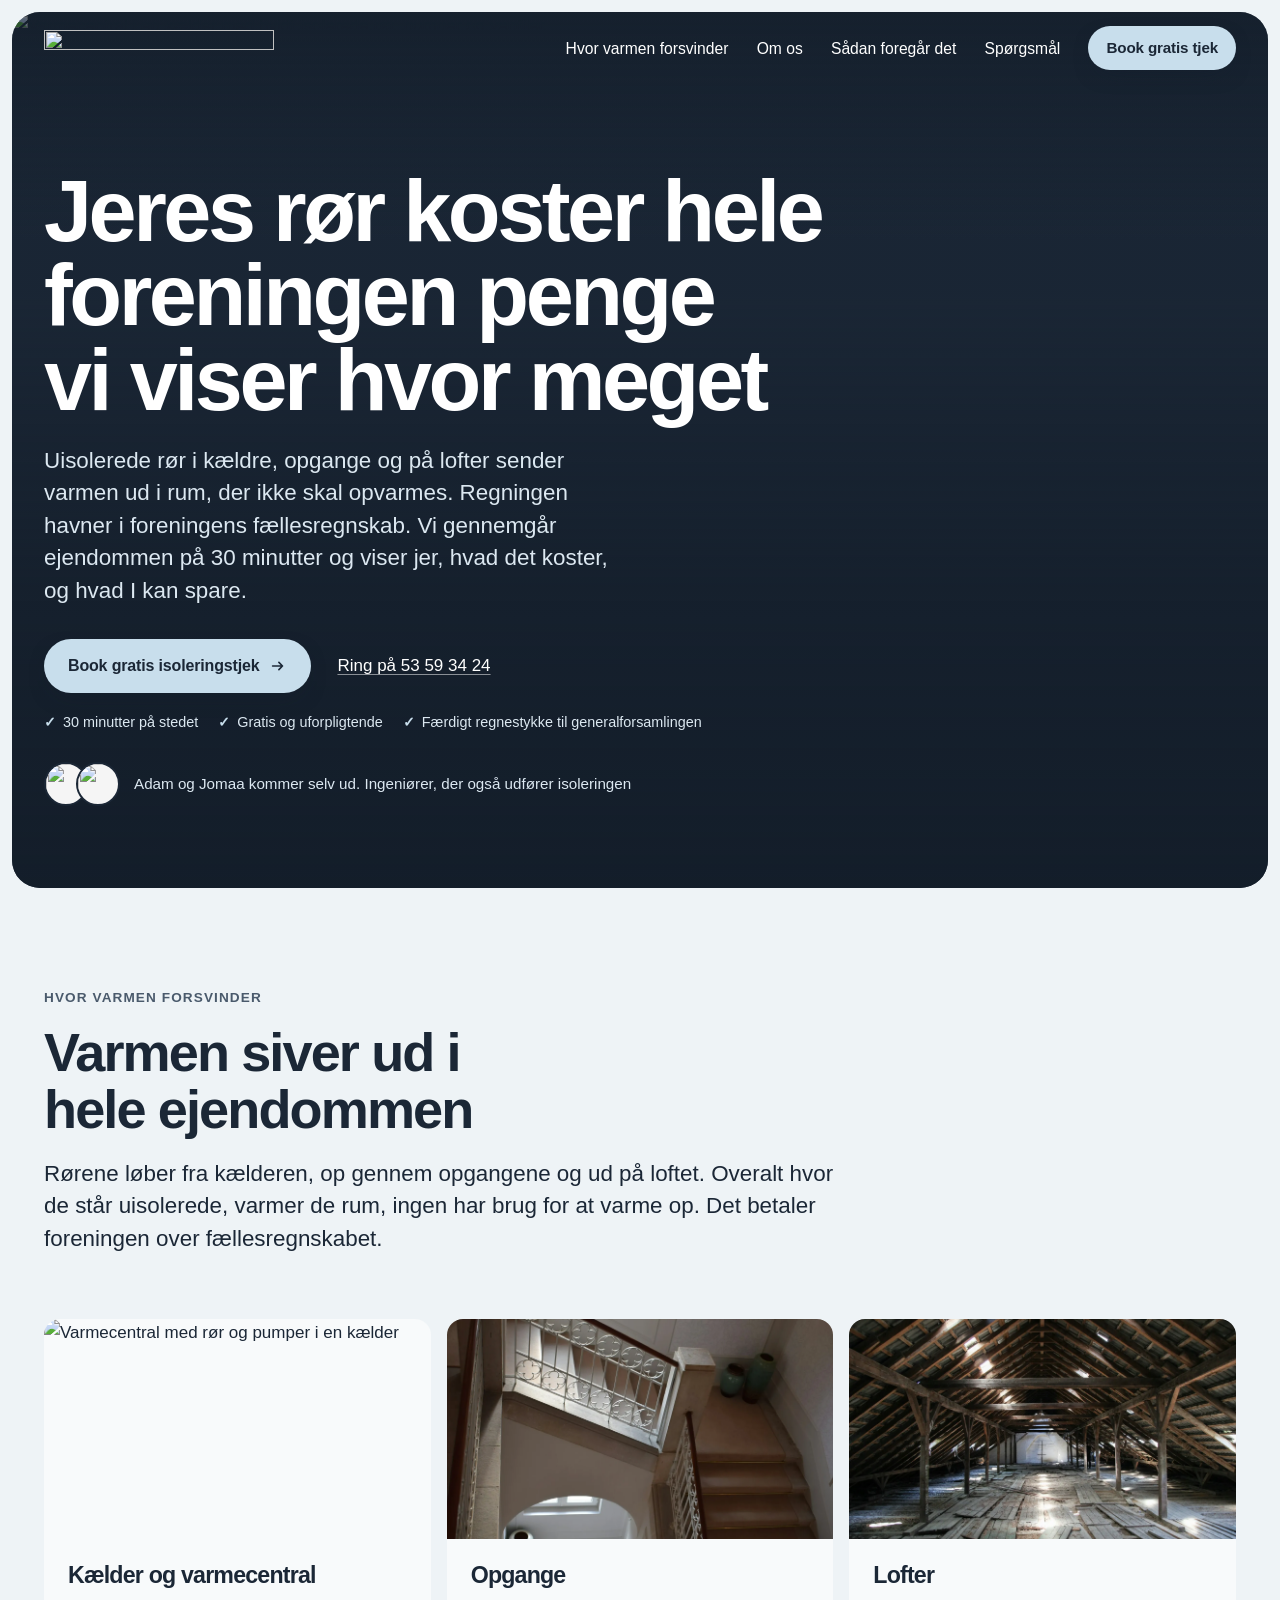
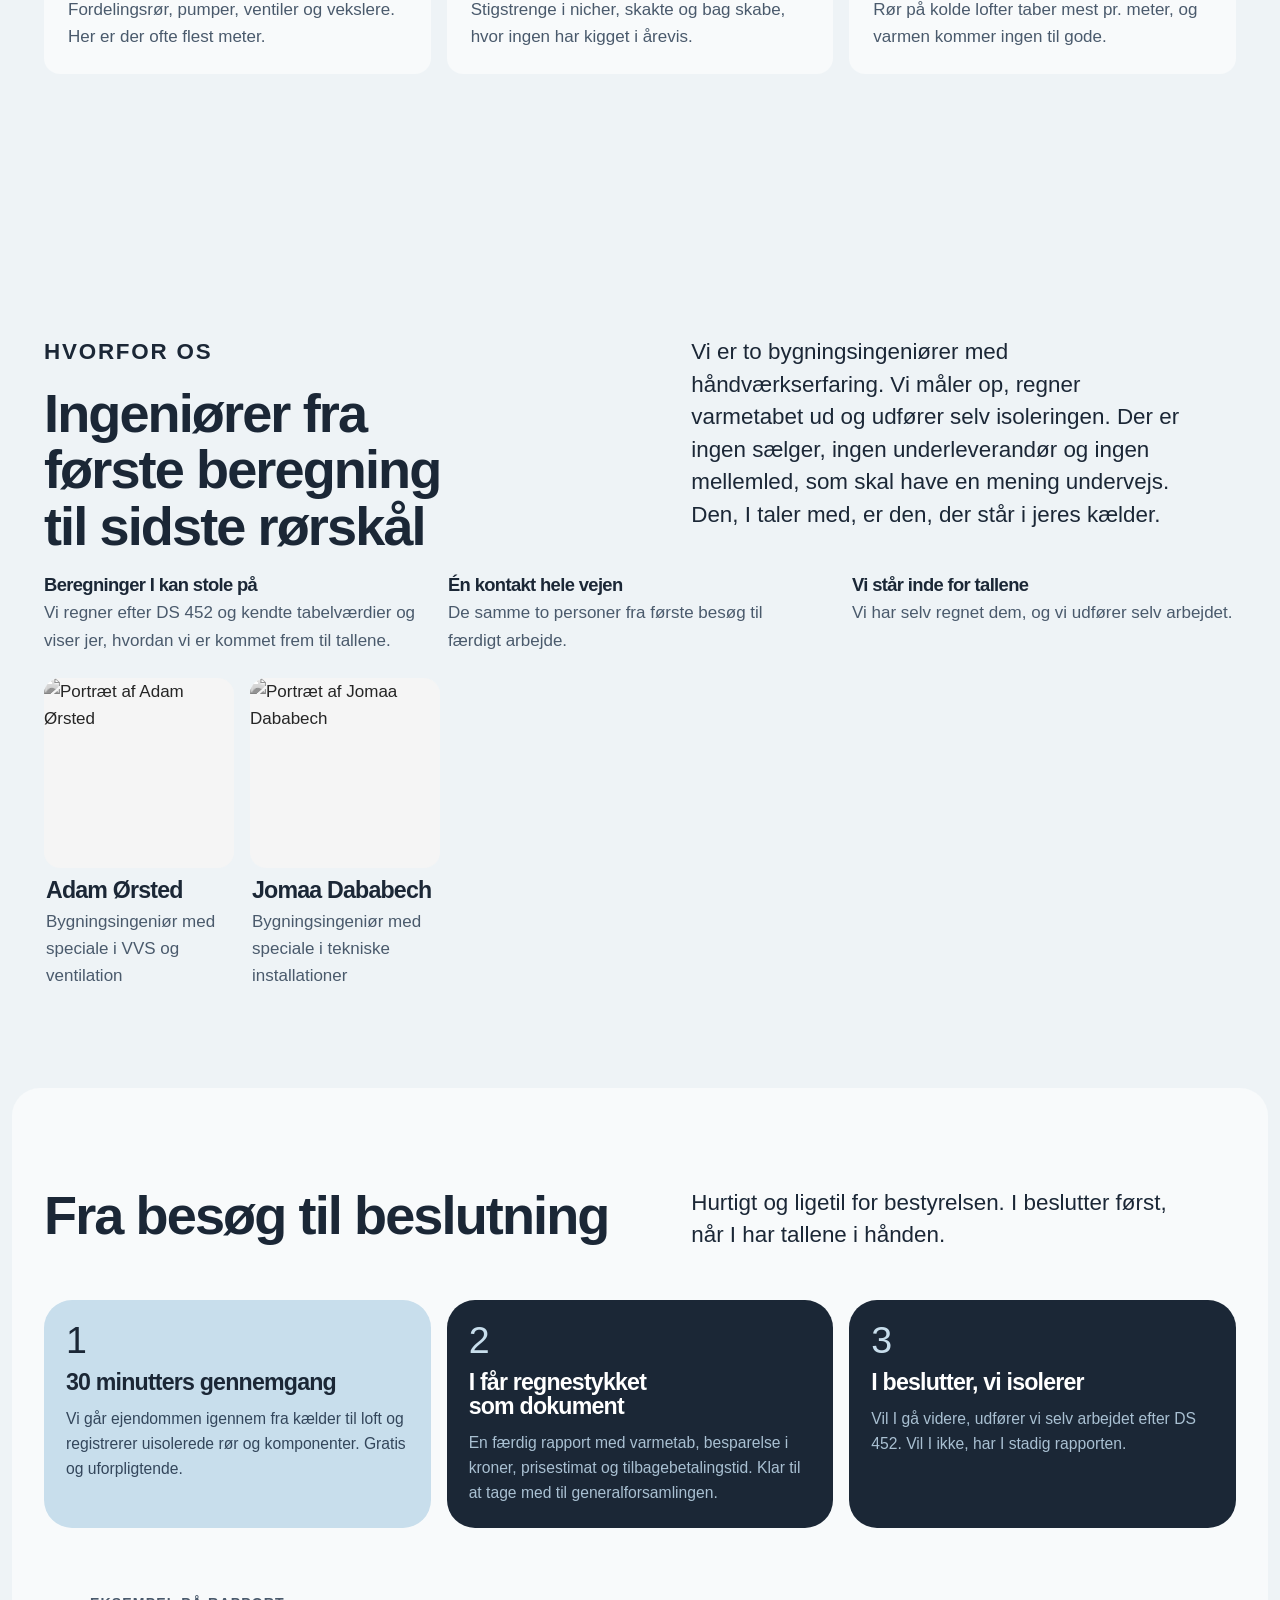
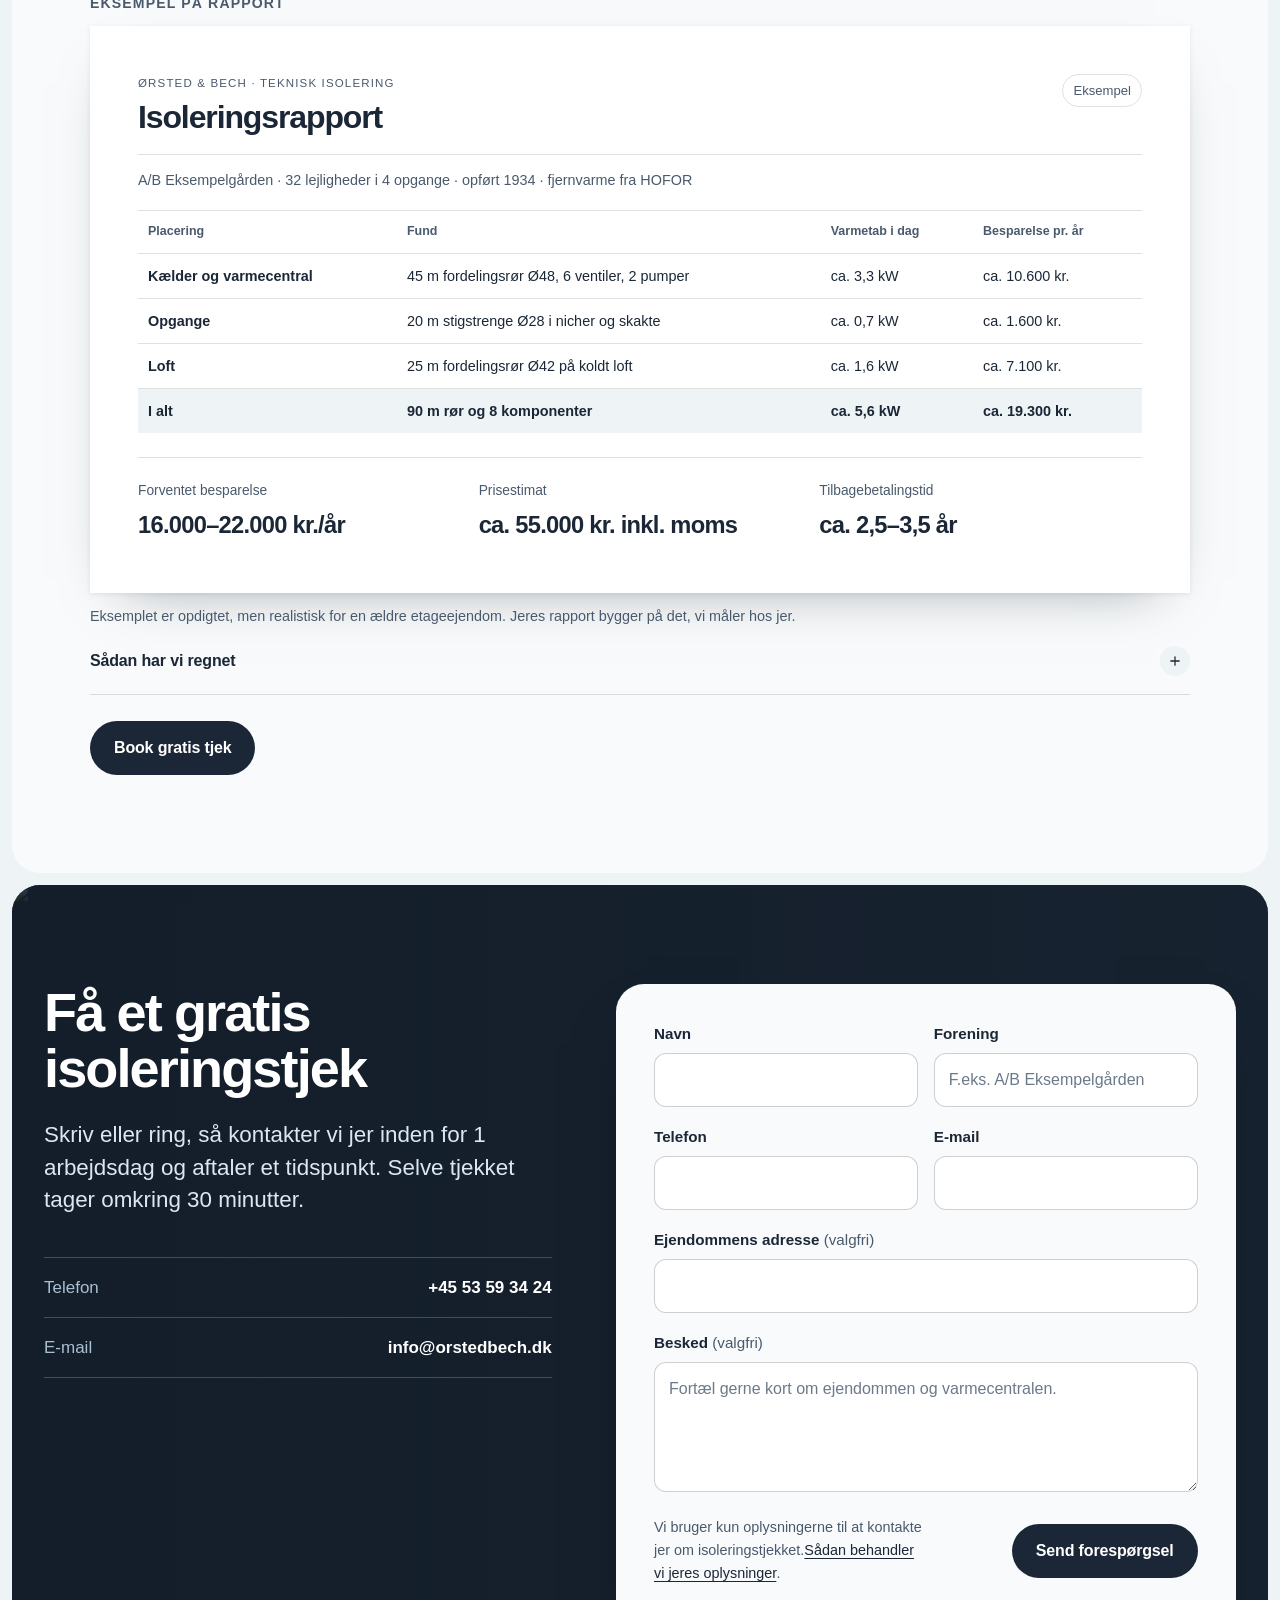
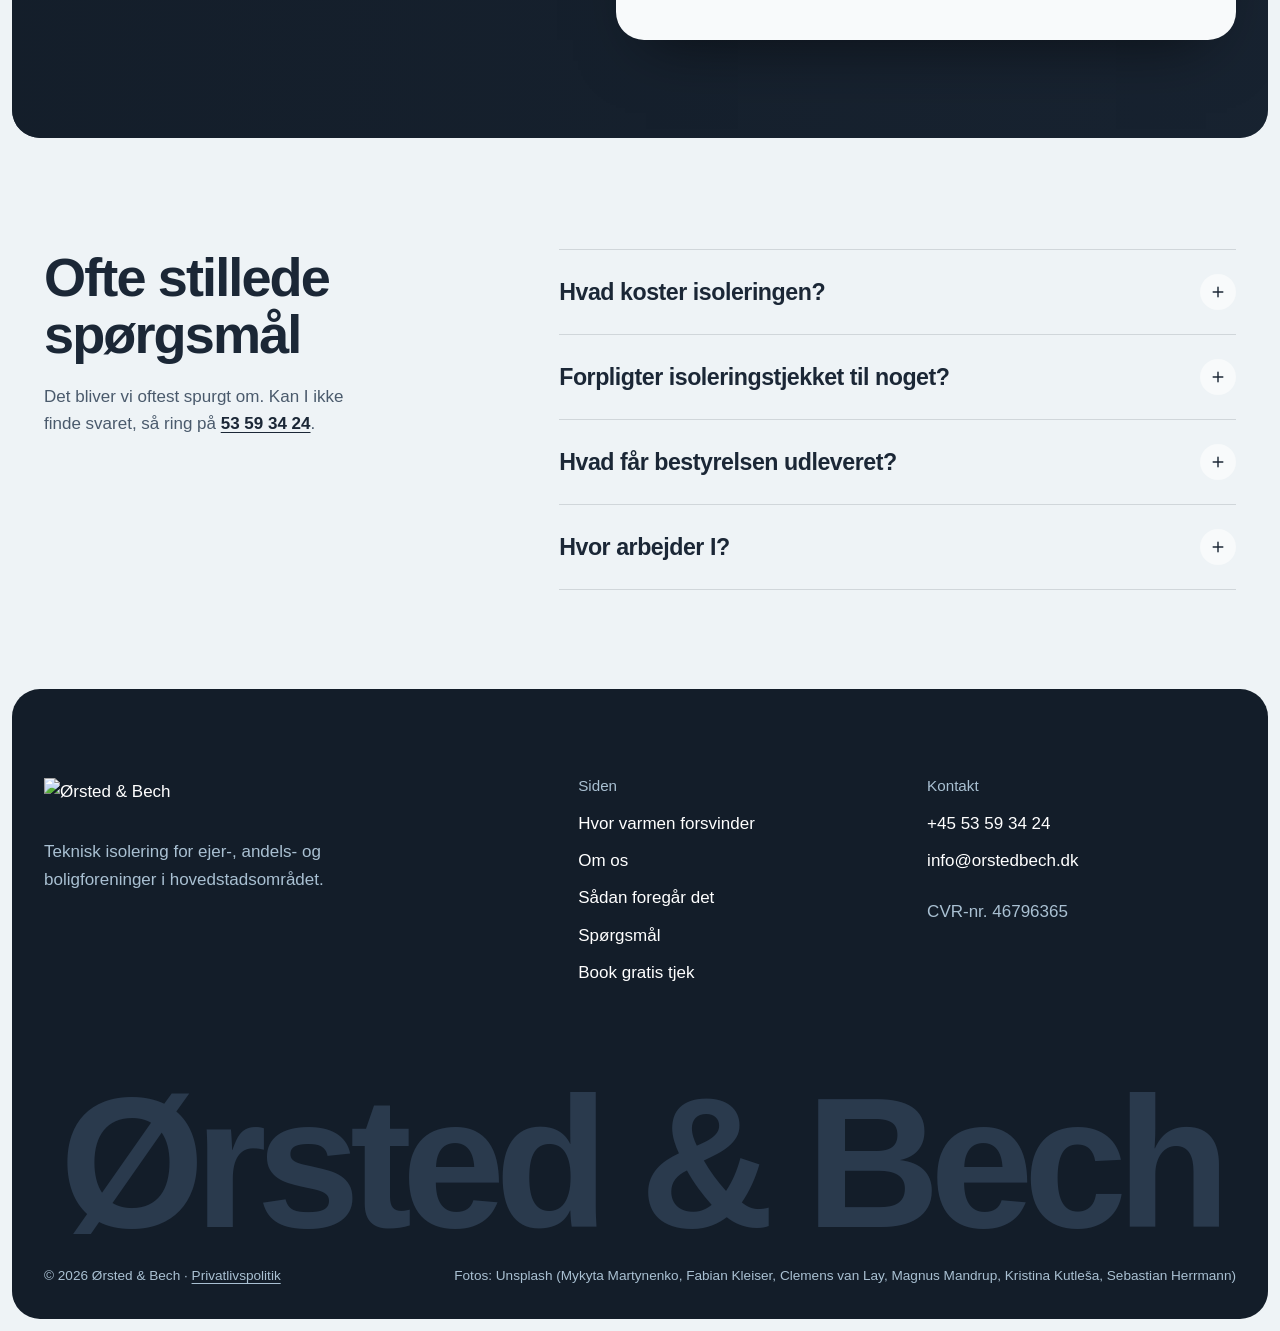
==== index.html @ 4176950e "Ny forside: fokus på hele ejendommen, ingeniørvinkel og rapport til generalforsamlingen Strammere on" ====
<!doctype html>
<html lang="da">
<head>
  <meta charset="utf-8">
  <meta name="viewport" content="width=device-width, initial-scale=1, viewport-fit=cover">
  <title>Ørsted & Bech · Teknisk isolering for foreninger i hovedstadsområdet</title>
  <meta name="description" content="Vi finder varmetab i kældre, opgange og på lofter. Få et gratis 30-minutters tjek og en rapport med besparelse, pris og tilbagebetalingstid.">
  <meta name="theme-color" content="#1B2736">
  <meta property="og:title" content="Ørsted & Bech · Se besparelsen, før I beslutter jer">
  <meta property="og:description" content="Gratis 30-minutters tjek af rør i kældre, opgange og lofter. Få en rapport med varmetab, besparelse, prisestimat og tilbagebetalingstid.">
  <meta name="twitter:description" content="Gratis 30-minutters tjek af rør i kældre, opgange og lofter. Få en rapport med varmetab, besparelse og prisestimat.">
  <meta property="og:type" content="website">
  <meta property="og:url" content="https://orstedbech.dk/">
  <meta property="og:image" content="https://orstedbech.dk/assets/img/og-billede.jpg">
  <meta property="og:image:width" content="1200">
  <meta property="og:image:height" content="630">
  <meta property="og:locale" content="da_DK">
  <link rel="canonical" href="https://orstedbech.dk/">
  <link rel="icon" type="image/png" href="assets/img/favicon.png">
  <link rel="preload" href="assets/fonts/schibsted-grotesk-latin.woff2" as="font" type="font/woff2" crossorigin>
  <link rel="stylesheet" href="assets/css/styles.css?v=20261031a">
  <script type="application/ld+json">
  {
    "@context": "https://schema.org",
    "@type": "LocalBusiness",
    "name": "Ørsted & Bech",
    "description": "Gratis 30-minutters tjek af rør i kældre, opgange og lofter med en rapport over varmetab, besparelse og prisestimat.",
    "telephone": "+45 53 59 34 24",
    "email": "info@orstedbech.dk",
    "url": "https://orstedbech.dk/",
    "areaServed": "Hovedstadsområdet",
    "slogan": "Se besparelsen, før I beslutter jer."
  }
  </script>
</head>
<body>
  <a class="skip" href="#indhold">Spring til indhold</a>

  <header class="site-header" data-header>
    <div class="site-header__inner">
      <a class="brand" href="#top" aria-label="Ørsted & Bech, til toppen">
        <img class="brand__light" src="assets/img/logo-lockup-hvid.png" alt="" width="757" height="120">
        <img class="brand__dark" src="assets/img/logo-lockup-navy.png" alt="" width="757" height="120">
      </a>
      <button class="menu-toggle" type="button" aria-expanded="false" aria-controls="hovedmenu" data-menu-toggle>
        <span class="menu-toggle__label">Menu</span>
        <svg viewBox="0 0 24 24" width="22" height="22" aria-hidden="true"><path d="M3 7h18M3 12h18M3 17h18" fill="none" stroke="currentColor" stroke-width="1.8" stroke-linecap="round"/></svg>
      </button>
      <nav class="nav" id="hovedmenu" aria-label="Hovedmenu" data-menu>
        <a href="#hvorfor">Hvor varmen forsvinder</a>
        <a href="#om-os">Om os</a>
        <a href="#saadan">Sådan foregår det</a>
        <a href="#spoergsmaal">Spørgsmål</a>
        <a class="btn btn--ice btn--sm" href="#book">Book gratis tjek</a>
      </nav>
    </div>
  </header>

  <main id="indhold">
    <!-- Hero -->
    <section class="hero" id="top">
      <div class="hero__frame">
        <img class="hero__img" src="assets/img/varmecentral.webp" alt="Varmecentral i en kælder med hvidt isolerede rør, pumper og ventiler" width="1672" height="941" fetchpriority="high">
        <div class="hero__scrim" aria-hidden="true"></div>
        <div class="hero__content">
          <h1 class="hero__title">Jeres rør koster hele foreningen&nbsp;penge<br> vi viser hvor&nbsp;meget</h1>
          <p class="hero__lead">Uisolerede rør i kældre, opgange og på lofter sender varmen ud i rum, der ikke skal opvarmes. Regningen havner i foreningens fællesregnskab. Vi gennemgår ejendommen på 30 minutter og viser jer, hvad det koster, og hvad I kan spare.</p>
          <div class="hero__actions">
            <a class="btn btn--ice" href="#book">Book gratis isoleringstjek
              <svg viewBox="0 0 20 20" width="18" height="18" aria-hidden="true"><path d="M4 10h11m-4-4 4 4-4 4" fill="none" stroke="currentColor" stroke-width="1.8" stroke-linecap="round" stroke-linejoin="round"/></svg>
            </a>
            <a class="link-light" href="tel:+4553593424">Ring på 53 59 34 24</a>
          </div>
          <ul class="hero__facts" aria-label="Det får I">
            <li>30 minutter på stedet</li>
            <li>Gratis og uforpligtende</li>
            <li>Færdigt regnestykke til generalforsamlingen</li>
          </ul>
          <a class="hero__people" href="#om-os">
            <span class="hero__faces" aria-hidden="true">
              <img src="assets/img/adam-lille.webp" alt="" width="96" height="96">
              <img src="assets/img/jomaa-lille.webp" alt="" width="96" height="96">
            </span>
            <span>Adam og Jomaa kommer selv ud. Ingeniører, der også udfører isoleringen</span>
          </a>
        </div>
      </div>
    </section>

    <section class="section problem" id="hvorfor">
      <div class="container">
        <div class="problem__text">
          <p class="eyebrow">Hvor varmen forsvinder</p>
          <h2 class="h2">Varmen siver ud i hele ejendommen</h2>
          <p class="lede">Rørene løber fra kælderen, op gennem opgangene og ud på loftet. Overalt hvor de står uisolerede, varmer de rum, ingen har brug for at varme op. Det betaler foreningen over fællesregnskabet.</p>
        </div>
        <div class="building-cards">
          <article class="building-card">
            <img src="assets/img/varmecentral.webp" alt="Varmecentral med rør og pumper i en kælder" width="1672" height="941" loading="lazy">
            <div>
              <h3>Kælder og varmecentral</h3>
              <p>Fordelingsrør, pumper, ventiler og vekslere. Her er der ofte flest meter.</p>
            </div>
          </article>
          <article class="building-card">
            <img src="assets/img/opgang.webp" alt="Trappeopgang i en ældre etageejendom" width="1600" height="2400" loading="lazy">
            <div>
              <h3>Opgange</h3>
              <p>Stigstrenge i nicher, skakte og bag skabe, hvor ingen har kigget i årevis.</p>
            </div>
          </article>
          <article class="building-card">
            <img src="assets/img/loft.webp" alt="Loftrum med tagspær i en ældre ejendom" width="1600" height="1067" loading="lazy">
            <div>
              <h3>Lofter</h3>
              <p>Rør på kolde lofter taber mest pr. meter, og varmen kommer ingen til gode.</p>
            </div>
          </article>
        </div>
        <div class="service-chips">
          <strong>Vi isolerer efter DS 452:</strong><span>Rør til varme og varmt brugsvand</span><span>Pumper og ventiler</span><span>Fordelere og vekslere</span><span>Ventilationskanaler</span></div>
      </div>
    </section>

    <section class="section about" id="om-os">
      <div class="container">
        <div class="section-head section-head--split">
          <div>
            <p class="eyebrow">Hvorfor os</p>
            <h2 class="h2">Ingeniører fra første beregning til sidste rørskål</h2>
          </div>
          <p>Vi er to bygningsingeniører med håndværkserfaring. Vi måler op, regner varmetabet ud og udfører selv isoleringen. Der er ingen sælger, ingen underleverandør og ingen mellemled, som skal have en mening undervejs. Den, I taler med, er den, der står i jeres kælder.</p>
        </div>
        <div class="about-points">
          <article>
            <h3>Beregninger I kan stole på</h3>
            <p>Vi regner efter DS 452 og kendte tabelværdier og viser jer, hvordan vi er kommet frem til tallene.</p>
          </article>
          <article>
            <h3>Én kontakt hele vejen</h3>
            <p>De samme to personer fra første besøg til færdigt arbejde.</p>
          </article>
          <article>
            <h3>Vi står inde for tallene</h3>
            <p>Vi har selv regnet dem, og vi udfører selv arbejdet.</p>
          </article>
        </div>
        <div class="people">
          <figure class="person">
            <div class="person__img">
              <img src="assets/img/adam.webp" alt="Portræt af Adam Ørsted" width="700" height="700" loading="lazy"></div>
            <figcaption>
              <h3>Adam Ørsted</h3>
              <p>Bygningsingeniør med speciale i VVS og ventilation</p>
            </figcaption>
          </figure>
          <figure class="person">
            <div class="person__img">
              <img src="assets/img/jomaa.webp" alt="Portræt af Jomaa Dababech" width="700" height="700" loading="lazy"></div>
            <figcaption>
              <h3>Jomaa Dababech</h3>
              <p>Bygningsingeniør med speciale i tekniske installationer</p>
            </figcaption>
          </figure>
        </div>
      </div>
    </section>

    <section class="section steps" id="saadan">
      <div class="container">
        <div class="section-head section-head--split">
          <h2 class="h2">Fra besøg til beslutning</h2>
          <p>Hurtigt og ligetil for bestyrelsen. I beslutter først, når I har tallene i hånden.</p>
        </div>
        <ol class="steps__list">
          <li class="step step--ice">
            <span class="step__num" aria-hidden="true">1</span>
            <h3>30 minutters gennemgang</h3>
            <p>Vi går ejendommen igennem fra kælder til loft og registrerer uisolerede rør og komponenter. Gratis og uforpligtende.</p>
          </li>
          <li class="step">
            <span class="step__num" aria-hidden="true">2</span>
            <h3>I får regnestykket som dokument</h3>
            <p>En færdig rapport med varmetab, besparelse i kroner, prisestimat og tilbagebetalingstid. Klar til at tage med til generalforsamlingen.</p>
          </li>
          <li class="step">
            <span class="step__num" aria-hidden="true">3</span>
            <h3>I beslutter, vi isolerer</h3>
            <p>Vil I gå videre, udfører vi selv arbejdet efter DS 452. Vil I ikke, har I stadig rapporten.</p>
          </li>
        </ol>
        <div class="report-wrap">
          <p class="report-label">Eksempel på rapport</p>
          <article class="report" aria-labelledby="report-title">
            <header class="report__header">
              <div>
                <p>ØRSTED &amp; BECH · TEKNISK ISOLERING</p>
                <h3 id="report-title">Isoleringsrapport</h3>
              </div>
              <span>Eksempel</span></header>
            <p class="report__sub">A/B Eksempelgården · 32 lejligheder i 4 opgange · opført 1934 · fjernvarme fra HOFOR</p>
            <table class="report__table">
              <thead>
                <tr>
                  <th>Placering</th>
                  <th>Fund</th>
                  <th>Varmetab i dag</th>
                  <th>Besparelse pr. år</th>
                </tr>
              </thead>
              <tbody>
                <tr>
                  <th scope="row">Kælder og varmecentral</th>
                  <td data-label="Fund">45 m fordelingsrør Ø48, 6 ventiler, 2 pumper</td>
                  <td data-label="Varmetab i dag">ca. 3,3 kW</td>
                  <td data-label="Besparelse pr. år">ca. 10.600 kr.</td>
                </tr>
                <tr>
                  <th scope="row">Opgange</th>
                  <td data-label="Fund">20 m stigstrenge Ø28 i nicher og skakte</td>
                  <td data-label="Varmetab i dag">ca. 0,7 kW</td>
                  <td data-label="Besparelse pr. år">ca. 1.600 kr.</td>
                </tr>
                <tr>
                  <th scope="row">Loft</th>
                  <td data-label="Fund">25 m fordelingsrør Ø42 på koldt loft</td>
                  <td data-label="Varmetab i dag">ca. 1,6 kW</td>
                  <td data-label="Besparelse pr. år">ca. 7.100 kr.</td>
                </tr>
                <tr class="report__total">
                  <th scope="row">I alt</th>
                  <td data-label="Fund">90 m rør og 8 komponenter</td>
                  <td data-label="Varmetab i dag">ca. 5,6 kW</td>
                  <td data-label="Besparelse pr. år">ca. 19.300 kr.</td>
                </tr>
              </tbody>
            </table>
            <dl class="report__figures">
              <div>
                <dt>Forventet besparelse</dt>
                <dd>16.000–22.000 kr./år</dd>
              </div>
              <div>
                <dt>Prisestimat</dt>
                <dd>ca. 55.000 kr. inkl. moms</dd>
              </div>
              <div>
                <dt>Tilbagebetalingstid</dt>
                <dd>ca. 2,5–3,5 år</dd>
              </div>
            </dl>
          </article>
          <p class="report-note">Eksemplet er opdigtet, men realistisk for en ældre etageejendom. Jeres rapport bygger på det, vi måler hos jer.</p>
          <details class="calc">
            <summary>Sådan har vi regnet</summary>
            <div class="calc__body">
              <ol class="calc__steps">
                <li>
                  <h4>Pris på varme</h4>
                  <p>HOFOR's energipris 2026: 785,76&nbsp;kr./MWh inkl. moms (628,61&nbsp;kr. ekskl. moms). Vi regner med prisen inkl. moms: ≈ 0,79&nbsp;kr./kWh.</p>
                  <p>Kun energiprisen påvirkes af isolering. Effektbetalingen er fast og ændres ikke.</p>
                </li>
                <li>
                  <h4>Varmetab pr. meter uisoleret rør (vandtemperatur 55–60 °C)</h4>
                  <p>Kælder (15–20 °C), Ø48: ca. 60 W/m. Opgang (ca. 18 °C), Ø28: ca. 35 W/m. Koldt loft (ca. 5 °C), Ø42: ca. 65 W/m.</p>
                </li>
                <li>
                  <h4>Efter isolering med rørskål af mineraluld</h4>
                  <p>ca. 6–10 W/m afhængigt af dimension.</p>
                </li>
                <li>
                  <h4>Komponenter</h4>
                  <p>En uisoleret ventil eller pumpe taber typisk lige så meget som 1–1,5 m rør. De 8 komponenter er regnet som ca. 10 m rør.</p>
                </li>
                <li>
                  <h4>Hvor meget af tabet der regnes som besparelse</h4>
                  <p>Kælder 70 % og opgange 50 %, fordi en del af varmen kommer bygningen til gode. Loft 90 %, fordi varmen her forsvinder op gennem taget.</p>
                </li>
                <li>
                  <h4>Driftstimer</h4>
                  <p>ca. 7.000 timer om året (rumvarme og varmt brugsvand).</p>
                </li>
                <li>
                  <h4>Resultat</h4>
                  <p>Ca. 24 MWh sparet om året × 0,79 kr./kWh ≈ 19.300 kr. Vi viser et spænd på ±15 %, fordi driftstid og temperaturer varierer fra ejendom til ejendom.</p>
                </li>
              </ol>
              <h4>Referencer</h4>
              <ul>
                <li>HOFOR: Priser på fjernvarme 2026</li>
                <li>DS&nbsp;452: Termisk isolering af tekniske installationer</li>
                <li>Producenternes tabelværdier for varmetab fra rør og rørskåle af mineraluld</li>
              </ul>
            </div>
          </details>
          <a class="btn btn--navy report-cta" href="#book">Book gratis tjek</a></div>
      </div>
    </section>

    <section class="book" id="book">
      <div class="book__frame">
        <img class="book__img" src="assets/img/boligforening.webp" alt="Klassisk københavnsk etageejendom" width="1600" height="1064" loading="lazy">
        <div class="book__scrim" aria-hidden="true">
          </div>
        <div class="book__inner">
          <div class="book__intro">
            <h2 class="h2">
              Få et gratis isoleringstjek</h2>
            <p>
              Skriv eller ring, så kontakter vi jer inden for 1 arbejdsdag og aftaler et tidspunkt. Selve tjekket tager omkring 30 minutter.</p>
            <ul class="book__direct">
              <li>
                <span>Telefon</span><a href="tel:+4553593424">+45 53 59 34 24</a></li>
              <li>
                <span>E-mail</span><a href="mailto:info@orstedbech.dk">info@orstedbech.dk</a></li>
              </ul>
            </div>
          <form class="form" action="https://formspree.io/f/xrpbkryl" method="POST" novalidate data-form data-lead-url="https://script.google.com/macros/s/AKfycbxzsEdtL4rJVyaYGpOqWmy1oLwI_-w2rNzSXJs-hGV1kxwXe87tg3qIetBsJvtT7CWb/exec">
          <div class="form__grid">
            <div class="field">
              <label for="f-navn">Navn</label><input id="f-navn" name="navn" type="text" autocomplete="name" required>
              <p class="field__error" id="f-navn-fejl" hidden>
                Skriv dit navn.</p>
              </div>
            <div class="field">
              <label for="f-forening">Forening</label><input id="f-forening" name="forening" type="text" autocomplete="organization" required placeholder="F.eks. A/B Eksempelgården">
              <p class="field__error" id="f-forening-fejl" hidden>
                Skriv foreningens navn.</p>
              </div>
            <div class="field">
              <label for="f-telefon">Telefon</label><input id="f-telefon" name="telefon" type="tel" autocomplete="tel" inputmode="tel" required>
              <p class="field__error" id="f-telefon-fejl" hidden>
                Skriv et telefonnummer, vi kan ringe til.</p>
              </div>
            <div class="field">
              <label for="f-email">E-mail</label><input id="f-email" name="email" type="email" autocomplete="email" required>
              <p class="field__error" id="f-email-fejl" hidden>
                Skriv en gyldig e-mailadresse.</p>
              </div>
            <div class="field field--wide">
              <label for="f-adresse">Ejendommens adresse <span class="optional">(valgfri)</span></label><input id="f-adresse" name="adresse" type="text" autocomplete="street-address"></div>
            <div class="field field--wide">
              <label for="f-besked">Besked <span class="optional">(valgfri)</span></label><textarea id="f-besked" name="besked" rows="4" placeholder="Fortæl gerne kort om ejendommen og varmecentralen."></textarea></div>
            </div>
          <input type="text" name="_gotcha" class="hp" tabindex="-1" autocomplete="off" aria-hidden="true"><input type="hidden" name="_subject" value="Ny forespørgsel om gratis isoleringstjek">
          <div class="form__foot">
            <p class="form__note">
              Vi bruger kun oplysningerne til at kontakte jer om isoleringstjekket.<a href="privatliv.html">Sådan behandler vi jeres oplysninger</a>.</p>
            <button class="btn btn--ice" type="submit" data-submit>Send forespørgsel</button></div>
          <p class="form__status" role="status" aria-live="polite" data-status>
            </p>
          </form></div>
        </div>
      </section>

    <section class="section faq" id="spoergsmaal">
      <div class="container faq__grid">
        <div class="faq__intro">
          <h2 class="h2">Ofte stillede spørgsmål</h2>
          <p>Det bliver vi oftest spurgt om. Kan I ikke finde svaret, så ring på <a href="tel:+4553593424">53&nbsp;59&nbsp;34&nbsp;24</a>.</p>
        </div>
        <div class="faq__list">
          <details class="faq__item">
            <summary>Hvad koster isoleringen?</summary>
            <p>Det afhænger af omfanget. Efter det gratis isoleringstjek får I et prisestimat sammen med overslaget over varmetab og besparelse, så I kan se både prisen og besparelsen, før I beslutter jer.</p>
          </details>
          <details class="faq__item">
            <summary>Forpligter isoleringstjekket til noget?</summary>
            <p>Nej. Tjekket er gratis, og I bestemmer selv, om I vil gå videre, når I har set overslaget.</p>
          </details>
          <details class="faq__item">
            <summary>Hvad får bestyrelsen udleveret?</summary>
            <p>En rapport på 1–3 sider med de rør og komponenter, vi har registreret, varmetab, forventet besparelse, prisestimat og tilbagebetalingstid. Den er skrevet, så den kan lægges direkte frem på generalforsamlingen.</p>
          </details>
          <details class="faq__item">
            <summary>Hvor arbejder I?</summary>
            <p>I hovedstadsområdet. Vi arbejder for ejerforeninger, andelsboligforeninger og boligforeninger.</p>
          </details>
        </div>
      </div>
    </section>
  </main>

  <footer class="footer">
    <div class="container">
      <div class="footer__grid">
        <div class="footer__col">
          <img class="footer__logo" src="assets/img/logo-lockup-hvid.png" alt="Ørsted & Bech" width="757" height="120" loading="lazy">
          <p>Teknisk isolering for ejer-, andels- og boligforeninger i hovedstadsområdet.</p>
        </div>
        <nav class="footer__col" aria-label="Sidefod"><h2>Siden</h2><a href="#hvorfor">Hvor varmen forsvinder</a><a href="#om-os">Om os</a><a href="#saadan">Sådan foregår det</a><a href="#spoergsmaal">Spørgsmål</a><a href="#book">Book gratis tjek</a></nav>
        <div class="footer__col">
          <h2>Kontakt</h2>
          <a href="tel:+4553593424">+45 53 59 34 24</a>
          <a href="mailto:info@orstedbech.dk">info@orstedbech.dk</a>
          <p class="footer__cvr">CVR-nr. 46796365</p>
        </div>
      </div>
      <p class="footer__word" aria-hidden="true">Ørsted &amp; Bech</p>
      <div class="footer__base">
        <p>© <span data-year>2026</span> Ørsted &amp; Bech · <a href="privatliv.html">Privatlivspolitik</a></p>
        <p>Fotos: Unsplash (Mykyta Martynenko, Fabian Kleiser, Clemens van Lay, Magnus Mandrup, Kristina Kutleša, Sebastian Herrmann)</p>
      </div>
    </div>
  </footer>

  <div class="action-bar" data-action-bar>
    <a class="action-bar__call" href="tel:+4553593424">
      <svg viewBox="0 0 24 24" width="18" height="18" aria-hidden="true"><path d="M5 4h4l2 5-2.5 1.5a11 11 0 0 0 5 5L15 13l5 2v4a2 2 0 0 1-2 2A16 16 0 0 1 3 6a2 2 0 0 1 2-2" fill="none" stroke="currentColor" stroke-width="1.8" stroke-linejoin="round"/></svg>
      Ring
    </a>
    <a class="action-bar__book" href="#book">Book gratis tjek</a>
  </div>

  <script src="assets/js/main.js?v=20261031a" defer></script>
</body>
</html>
---- assets/css/styles.css ----
@font-face {
  font-family: "Schibsted Grotesk";
  src: url("../fonts/schibsted-grotesk-latin.woff2") format("woff2");
  font-weight: 400 900;
  font-style: normal;
  font-display: swap;
}

:root {
  --navy: #1b2736;
  --navy-deep: #131d29;
  --navy-soft: #2a3a4d;
  --ice: #c8deec;
  --ice-strong: #a9c9de;
  --ice-muted: #a9c0d2;
  --mist: #eef3f6;
  --paper: #f8fafb;
  --ink: #1b2736;
  --ink-2: #4a5a6c;
  --line: rgba(27, 39, 54, 0.14);
  --line-light: rgba(200, 222, 236, 0.18);

  --radius: 28px;
  --radius-sm: 16px;
  --gutter: clamp(16px, 3vw, 32px);
  --inset: 12px; /* gap between viewport and the rounded section plates */
  --max: 1320px;
  --section: clamp(62px, 7.7vw, 112px);

  --ease-out: cubic-bezier(0.16, 1, 0.3, 1);
  --ease-drawer: cubic-bezier(0.32, 0.72, 0, 1);

  --f-display: clamp(2.6rem, 1.4rem + 5vw, 5.6rem);
  --f-h2: clamp(2rem, 1.3rem + 2.6vw, 3.6rem);
  --f-h3: clamp(1.2rem, 1.05rem + 0.5vw, 1.45rem);
  --f-lede: clamp(1.15rem, 1.05rem + 0.45vw, 1.4rem);
}

*,
*::before,
*::after { box-sizing: border-box; }

html {
  scroll-behavior: smooth;
  scroll-padding-top: 88px;
  -webkit-text-size-adjust: 100%;
  -webkit-tap-highlight-color: transparent;
  scrollbar-color: var(--navy-soft) var(--mist);
  interpolate-size: allow-keywords; /* lets <details> animate to height: auto */
}

body {
  margin: 0;
  background: var(--mist);
  color: var(--ink);
  font-family: "Schibsted Grotesk", "Helvetica Neue", Arial, sans-serif;
  font-size: 1.0625rem;
  line-height: 1.6;
  font-feature-settings: "ss01";
  -webkit-font-smoothing: antialiased;
  text-rendering: optimizeLegibility;
}

::selection { background: var(--ice); color: var(--navy); }

img { display: block; max-width: 100%; height: auto; }

a { color: inherit; text-underline-offset: 0.2em; text-decoration-thickness: 1px; }

h1, h2, h3 { margin: 0; font-weight: 600; line-height: 1.05; letter-spacing: -0.035em; text-wrap: balance; }
p { margin: 0; text-wrap: pretty; }

:focus-visible {
  outline: 3px solid var(--ice-strong);
  outline-offset: 3px;
  border-radius: 6px;
}

.skip {
  position: absolute; left: 16px; top: -60px; z-index: 100;
  background: var(--navy); color: #fff; padding: 12px 18px; border-radius: 12px;
  transition: top 0.2s var(--ease-out);
}
.skip:focus { top: 16px; }

/* Content lines up on one edge: plain sections add the plate inset, containers inside plates don't */
.container {
  width: min(100% - 2 * (var(--gutter) + var(--inset)), var(--max));
  margin-inline: auto;
}
.steps .container,
.footer .container { width: min(100% - 2 * var(--gutter), var(--max)); container-type: inline-size; }

.section { padding-block: var(--section); }

.h2 { font-size: var(--f-h2); }

.lede { font-size: var(--f-lede); line-height: 1.45; color: var(--ink); }

/* Buttons */
.btn {
  display: inline-flex; align-items: center; gap: 10px;
  min-height: 52px; padding: 14px 24px;
  border: 0; border-radius: 999px;
  font: inherit; font-weight: 600; font-size: 1rem; letter-spacing: -0.01em;
  text-decoration: none; cursor: pointer;
  transition: background-color 0.25s var(--ease-out), color 0.25s var(--ease-out), transform 0.25s var(--ease-out), box-shadow 0.25s var(--ease-out);
}
.btn svg { transition: transform 0.3s var(--ease-out); }
.btn:active { transform: scale(0.97); transition-duration: 0.12s; }
.btn--ice { background: var(--ice); color: var(--navy); box-shadow: 0 8px 24px -12px rgba(19, 29, 41, 0.55); }
.btn--navy { background: var(--navy); color: #fff; }
.btn--sm { min-height: 42px; padding: 10px 18px; font-size: 0.95rem; }
.btn[disabled] { opacity: 0.6; cursor: progress; }

/* Touch: instant taps, no text selection on controls (content text stays selectable) */
a, button, summary { touch-action: manipulation; }
.btn, .menu-toggle, .faq__item summary, .action-bar a { -webkit-user-select: none; user-select: none; }

/* Header */
.site-header {
  position: fixed; inset: 0 0 auto 0; z-index: 50;
  padding-top: env(safe-area-inset-top, 0px);
  transition: background-color 0.35s var(--ease-out), box-shadow 0.35s var(--ease-out);
}
.site-header__inner {
  width: min(100% - 2 * (var(--gutter) + var(--inset)), var(--max));
  margin-inline: auto;
  display: flex; align-items: center; justify-content: space-between; gap: 24px;
  padding-block: 26px;
}
.brand { display: block; position: relative; width: clamp(170px, 18vw, 230px); }
.brand img { width: 100%; height: auto; transition: opacity 0.3s var(--ease-out); }
.brand__dark { position: absolute; inset: 0; opacity: 0; }

.nav { display: flex; align-items: center; gap: clamp(18px, 2.2vw, 34px); }
.nav a:not(.btn) {
  color: #fff; text-decoration: none; font-size: 0.98rem; font-weight: 500;
  padding-block: 6px; background: linear-gradient(currentColor, currentColor) 0 100% / 0 1px no-repeat;
  transition: background-size 0.35s var(--ease-out), color 0.3s var(--ease-out);
}

.menu-toggle {
  display: none; align-items: center; gap: 8px;
  min-height: 44px; padding: 8px 14px; border-radius: 999px;
  border: 1px solid rgba(255, 255, 255, 0.45); background: transparent; color: #fff;
  font: inherit; font-weight: 500; cursor: pointer;
}

.site-header.is-solid { background: rgba(238, 243, 246, 0.94); box-shadow: 0 1px 0 var(--line); backdrop-filter: saturate(1.2) blur(10px); }
.site-header.is-solid .site-header__inner { padding-block: 14px; }
.site-header.is-solid .brand__light { opacity: 0; }
.site-header.is-solid .brand__dark { opacity: 1; }
.site-header.is-solid .nav a:not(.btn) { color: var(--navy); }
.site-header.is-solid .btn--ice { background: var(--navy); color: #fff; box-shadow: none; }
.site-header.is-solid .menu-toggle { color: var(--navy); border-color: var(--line); }

/* Hero */
.hero { padding: var(--inset) var(--inset) 0; }
.hero__frame {
  position: relative; overflow: hidden; isolation: isolate;
  border-radius: var(--radius);
  min-height: min(100svh - 24px, 980px);
  min-height: max(640px, min(100svh - 24px, 980px));
  display: grid; align-items: end;
  background: var(--navy);
}
.hero__img {
  position: absolute; inset: 0; width: 100%; height: 100%; object-fit: cover; object-position: 60% 50%;
  z-index: -2; transform: scale(1.06); animation: hero-settle 2.4s var(--ease-out) forwards;
}
.hero__scrim {
  position: absolute; inset: 0; z-index: -1;
  background:
    linear-gradient(180deg, rgba(19, 29, 41, 0.62) 0%, rgba(19, 29, 41, 0) 26%),
    linear-gradient(0deg, rgba(19, 29, 41, 0.92) 0%, rgba(19, 29, 41, 0.66) 34%, rgba(19, 29, 41, 0.08) 68%);
}
.hero__content {
  width: min(100% - 2 * var(--gutter), var(--max)); margin-inline: auto;
  padding-top: 120px; /* keeps the headline clear of the fixed header on short screens */
  padding-bottom: clamp(36px, 6vw, 72px);
  color: #fff;
}
.hero__title { font-size: var(--f-display); font-weight: 600; max-width: 22ch; letter-spacing: -0.04em; line-height: 0.98; }
.hero__lead { margin-top: 22px; max-width: 46ch; font-size: var(--f-lede); line-height: 1.45; color: #dce8f1; }
.hero__actions { margin-top: 32px; display: flex; flex-wrap: wrap; align-items: center; gap: 14px 26px; }
.link-light { color: #fff; font-weight: 500; text-decoration: underline; text-decoration-color: rgba(255, 255, 255, 0.5); }
.hero__facts { display: flex; flex-wrap: wrap; gap: 8px 20px; margin: 18px 0 0; padding: 0; list-style: none; font-size: 0.9rem; color: #dce8f1; }
.hero__facts li::before { content: "✓"; margin-right: 7px; color: var(--ice); font-weight: 700; }

.hero__people {
  margin-top: 28px; display: inline-flex; align-items: center; gap: 14px;
  color: #dce8f1; font-size: 0.95rem; text-decoration: none;
}
.hero__faces { display: flex; flex: none; }
.hero__faces img {
  width: 44px; height: 44px; border-radius: 50%; object-fit: cover;
  border: 2px solid var(--navy); background: #f5f5f5;
}
.hero__faces img + img { margin-left: -12px; }

@keyframes hero-settle { to { transform: scale(1); } }

/* Building coverage */
.eyebrow { margin-bottom: 16px; color: var(--ink-2); font-size: 0.85rem; font-weight: 600; letter-spacing: 0.08em; text-transform: uppercase; }
.problem__text { max-width: 900px; }
.problem__text .h2 { max-width: 18ch; }
.problem__text .lede { margin-top: 20px; max-width: 65ch; }
.building-cards { display: grid; grid-template-columns: repeat(3, minmax(0, 1fr)); gap: 16px; margin-top: clamp(40px, 5vw, 64px); }
.building-card { overflow: hidden; border-radius: var(--radius-sm); background: var(--paper); }
.building-card img { width: 100%; aspect-ratio: 4 / 3; max-height: 220px; object-fit: cover; }
.building-card:nth-child(2) img { object-position: center 45%; }
.building-card > div { padding: 24px; }
.building-card h3 { font-size: var(--f-h3); }
.building-card p { margin-top: 8px; color: var(--ink-2); }
.service-chips { display: flex; flex-wrap: wrap; align-items: center; gap: 10px; margin-top: 28px; font-size: 0.9rem; }
.service-chips strong { margin-right: 4px; }
.service-chips span { padding: 6px 12px; border: 1px solid var(--line); border-radius: 999px; color: var(--ink-2); }

/* How we calculated */
.calc { border-bottom: 1px solid var(--line); }
.calc summary {
  display: flex; justify-content: space-between; align-items: center; gap: 16px;
  padding: 18px 0; cursor: pointer; list-style: none;
  font-weight: 600; font-size: 1rem; letter-spacing: -0.01em; color: var(--navy);
}
.calc summary::-webkit-details-marker { display: none; }
.calc summary::after {
  content: ""; flex: none; width: 30px; height: 30px; border-radius: 50%;
  background: var(--mist) url("data:image/svg+xml,%3Csvg xmlns='http://www.w3.org/2000/svg' viewBox='0 0 20 20'%3E%3Cpath d='M10 4v12M4 10h12' stroke='%231b2736' stroke-width='1.8' stroke-linecap='round'/%3E%3C/svg%3E") center / 14px no-repeat;
  transition: transform 0.3s var(--ease-out), background-color 0.2s;
}
.calc[open] summary::after { transform: rotate(45deg); background-color: var(--ice); }
.calc__body { padding-bottom: 22px; font-size: 0.92rem; line-height: 1.55; color: var(--ink-2); }
.calc__body h4 { margin: 0; font-size: 0.95rem; font-weight: 600; letter-spacing: -0.01em; color: var(--ink); }
.calc__body > h4 { margin-top: 22px; }
.calc__body p + p { margin-top: 4px; }
.calc__body ul { margin: 6px 0 0; padding-left: 1.1em; }
.calc__body ul li + li { margin-top: 4px; }
.calc__steps { margin: 0; padding: 0; list-style: none; counter-reset: calc; }
.calc__steps li { position: relative; padding-left: 36px; counter-increment: calc; }
.calc__steps li + li { margin-top: 16px; }
.calc__steps li::before {
  content: counter(calc); position: absolute; left: 0; top: 0;
  width: 24px; height: 24px; border-radius: 50%; background: var(--ice);
  display: grid; place-items: center; font-size: 0.78rem; font-weight: 600; color: var(--navy);
}
.calc__steps h4 { margin-bottom: 2px; }

/* Steps and report */
.steps { background: var(--paper); border-radius: var(--radius); margin-inline: var(--inset); }
.section-head { display: grid; grid-template-columns: minmax(0, 1.2fr) minmax(0, 1fr) auto; gap: 24px 48px; align-items: end; }
.section-head p { color: var(--ink-2); max-width: 44ch; }
.section-head--split { grid-template-columns: minmax(0, 1.1fr) minmax(0, 1fr); align-items: start; }
/* Side-by-side heading and text: trim line spacing so the first lines' letters start at the same height */
.problem__text .h2, .problem__text .lede, .section-head--split .h2, .section-head--split p { text-box: trim-start cap alphabetic; }
.steps__list {
  list-style: none; margin: clamp(28px, 4vw, 48px) 0 0; padding: 0;
  display: grid; grid-template-columns: repeat(3, minmax(0, 1fr)); gap: 16px;
}
.step {
  position: relative; display: flex; flex-direction: column;
  min-height: 0; padding: 22px; border-radius: var(--radius);
  background: var(--navy); color: #fff;
}
.step__num {
  font-size: 2.35rem; font-weight: 500; line-height: 1; letter-spacing: -0.05em;
  color: var(--ice); font-variant-numeric: tabular-nums;
}
.step h3 { margin-top: 10px; font-size: var(--f-h3); max-width: 24ch; }
.step p { margin-top: 12px; color: var(--ice-muted); font-size: 0.98rem; }
.step--ice { background: var(--ice); color: var(--navy); }
.step--ice .step__num { color: var(--navy); }
.step--ice p { color: #33465b; }

/* About */
.section-head--split p { font-size: var(--f-lede); line-height: 1.45; color: var(--ink); max-width: 40ch; }
.people {
  margin-top: 24px;
  display: grid; grid-template-columns: repeat(2, minmax(0, 190px)); justify-content: start; gap: 16px; align-items: start;
}
.person { margin: 0; display: flex; flex-direction: column; }
.person__img { background: #f5f5f5; border-radius: var(--radius-sm); overflow: hidden; aspect-ratio: 1 / 1; display: grid; align-items: end; justify-items: center; }
.person__img img { width: 100%; height: 100%; object-fit: cover; filter: grayscale(1); }
.person figcaption { padding: 10px 2px 0; }
.person h3 { font-size: var(--f-h3); }
.person p { margin-top: 6px; color: var(--ink-2); }
.about-points { display: grid; grid-template-columns: repeat(3, minmax(0, 1fr)); gap: 20px; margin-top: 20px; }
.about-points h3 { font-size: 1.15rem; }
.about-points p { margin-top: 5px; color: var(--ink-2); }

/* Printed example report */
.report-wrap { max-width: 1100px; margin: clamp(36px, 5vw, 64px) auto 0; }
.report-label { margin-bottom: 12px; color: var(--ink-2); font-size: 0.88rem; font-weight: 600; text-transform: uppercase; letter-spacing: 0.08em; }
.report { padding: clamp(20px, 4vw, 48px); background: #fff; box-shadow: 0 22px 55px -35px rgba(19, 29, 41, 0.5), 0 1px 5px rgba(19, 29, 41, 0.08); }
.report__header { display: flex; justify-content: space-between; align-items: flex-start; gap: 16px; padding-bottom: 20px; border-bottom: 1px solid var(--line); }
.report__header div > p { margin-bottom: 8px; color: var(--ink-2); font-size: 0.72rem; letter-spacing: 0.1em; }
.report__header h3 { font-size: clamp(1.5rem, 1.2rem + 1vw, 2rem); }
.report__header > span { padding: 5px 10px; border: 1px solid var(--line); border-radius: 999px; color: var(--ink-2); font-size: 0.82rem; }
.report__sub { padding: 14px 0 18px; color: var(--ink-2); font-size: 0.9rem; }
.report__table { width: 100%; border-collapse: collapse; font-size: 0.9rem; line-height: 1.4; }
.report__table th, .report__table td { padding: 12px 10px; border-top: 1px solid var(--line); text-align: left; vertical-align: top; }
.report__table thead th { color: var(--ink-2); font-size: 0.78rem; font-weight: 600; }
.report__table tbody th { font-weight: 600; }
.report__total { background: var(--mist); font-weight: 600; }
.report__figures { display: grid; grid-template-columns: repeat(3, minmax(0, 1fr)); gap: 18px; margin: 24px 0 0; padding-top: 22px; border-top: 1px solid var(--line); }
.report__figures dt { color: var(--ink-2); font-size: 0.86rem; }
.report__figures dd { margin: 5px 0 0; color: var(--navy); font-size: clamp(1.1rem, 1rem + 0.6vw, 1.55rem); font-weight: 600; letter-spacing: -0.03em; }
.report-note { margin-top: 12px; color: var(--ink-2); font-size: 0.9rem; }
.report-cta { margin-top: 26px; }


/* Book */
.book { padding: var(--inset); }
.book__frame { position: relative; overflow: hidden; isolation: isolate; border-radius: var(--radius); background: var(--navy); }
.book__img { position: absolute; inset: 0; width: 100%; height: 100%; object-fit: cover; object-position: 50% 30%; z-index: -2; }
.book__scrim { position: absolute; inset: 0; z-index: -1; background: linear-gradient(90deg, rgba(19, 29, 41, 0.9) 0%, rgba(19, 29, 41, 0.72) 45%, rgba(19, 29, 41, 0.45) 100%); }
.book__inner {
  width: min(100% - 2 * var(--gutter), var(--max)); margin-inline: auto;
  padding-block: var(--section);
  display: grid; grid-template-columns: minmax(0, 0.9fr) minmax(0, 1.1fr); gap: clamp(36px, 5vw, 80px); align-items: start;
  color: #fff;
}
.book__intro .h2 { max-width: 12ch; }
.book__intro > p { margin-top: 22px; max-width: 40ch; color: #dce8f1; font-size: var(--f-lede); line-height: 1.45; }
.book__direct { list-style: none; margin: 40px 0 0; padding: 0; border-top: 1px solid rgba(255, 255, 255, 0.2); }
.book__direct li { display: flex; justify-content: space-between; gap: 16px; flex-wrap: wrap; padding: 16px 0; border-bottom: 1px solid rgba(255, 255, 255, 0.2); }
.book__direct span { color: var(--ice-muted); }
.book__direct a { color: #fff; font-weight: 600; text-decoration: none; }

.form { background: var(--paper); color: var(--ink); border-radius: var(--radius); padding: clamp(22px, 3vw, 40px); box-shadow: 0 30px 60px -30px rgba(0, 0, 0, 0.55); }
.form__grid { display: grid; grid-template-columns: repeat(2, minmax(0, 1fr)); gap: 18px 16px; }
.field { display: flex; flex-direction: column; gap: 7px; }
.field--wide { grid-column: 1 / -1; }
.field label { font-weight: 600; font-size: 0.95rem; }
.optional { font-weight: 400; color: var(--ink-2); }
.field input, .field textarea {
  width: 100%; font: inherit; font-size: 1rem; color: var(--ink);
  background: #fff; border: 1px solid rgba(27, 39, 54, 0.22); border-radius: 12px;
  padding: 13px 14px; min-height: 50px; caret-color: var(--navy);
  transition: border-color 0.2s, box-shadow 0.2s;
}
.field textarea { resize: vertical; min-height: 120px; }
.field input::placeholder, .field textarea::placeholder { color: #6b7a8b; }
.field input:focus, .field textarea:focus { outline: none; border-color: var(--navy); box-shadow: 0 0 0 4px var(--ice); }
.field input[aria-invalid="true"], .field textarea[aria-invalid="true"] { border-color: #b3261e; }
.field__error { color: #b3261e; font-size: 0.9rem; }
.form__foot { margin-top: 24px; display: flex; flex-wrap: wrap; align-items: center; justify-content: space-between; gap: 16px; }
.form__note { font-size: 0.9rem; color: var(--ink-2); max-width: 34ch; }
.form__note a { color: var(--navy); }
.form .btn--ice { background: var(--navy); color: #fff; box-shadow: none; }
.form__status { margin-top: 16px; font-weight: 500; }
.form__status:empty { display: none; }
.form__status.is-ok { padding: 14px 16px; border-radius: 12px; background: var(--ice); color: var(--navy); }
.form__status.is-error { padding: 14px 16px; border-radius: 12px; background: #fbe9e7; color: #8c1d18; }
.hp { position: absolute; left: -9999px; width: 1px; height: 1px; opacity: 0; }

/* Footer */
.footer { background: var(--navy-deep); color: #fff; margin: 0 var(--inset) var(--inset); border-radius: var(--radius); padding-top: clamp(56px, 7vw, 96px); overflow: hidden; }
.footer__grid { display: grid; grid-template-columns: minmax(0, 1.6fr) minmax(0, 1fr) minmax(0, 1fr); gap: 40px; }
.footer__logo { width: 230px; }
.footer__col { display: flex; flex-direction: column; align-items: flex-start; gap: 10px; }
.footer__col > p { margin-top: 14px; color: var(--ice-muted); max-width: 34ch; }
.footer__col h2 { font-size: 0.95rem; font-weight: 500; letter-spacing: 0; color: var(--ice-muted); margin-bottom: 6px; }
.footer__col a { color: #fff; text-decoration: none; }
.footer__cvr { color: var(--ice-muted); }
.footer__word {
  margin: clamp(56px, 8vw, 120px) 0 0;
  /* scales with the container so the name always fits on one line */
  font-size: clamp(3.4rem, 0.5rem + 12.4vw, 13.5rem);
  font-size: min(13.5rem, 100cqi / 6.4);
  font-weight: 600; letter-spacing: -0.055em; line-height: 0.8;
  color: var(--navy-soft); white-space: nowrap; text-align: center;
}
.footer__base a { color: inherit; }
.footer__base { display: flex; flex-wrap: wrap; justify-content: space-between; gap: 8px 24px; padding: 28px 0 32px; font-size: 0.85rem; color: var(--ice-muted); }

/* FAQ */
.faq__grid { display: grid; grid-template-columns: minmax(0, 0.8fr) minmax(0, 1.2fr); gap: clamp(32px, 5vw, 80px); align-items: start; }
.faq__intro .h2 { max-width: 12ch; }
.faq__intro p { margin-top: 20px; color: var(--ink-2); max-width: 36ch; }
.faq__intro a { color: var(--navy); font-weight: 600; white-space: nowrap; }
.faq__list { border-top: 1px solid var(--line); }
.faq__item { border-bottom: 1px solid var(--line); }
.faq__item summary {
  display: flex; justify-content: space-between; align-items: center; gap: 24px;
  padding: 24px 0; cursor: pointer; list-style: none;
  font-size: var(--f-h3); font-weight: 600; letter-spacing: -0.02em; line-height: 1.25;
}
.faq__item summary::-webkit-details-marker { display: none; }
.faq__item summary::after {
  content: ""; flex: none; width: 36px; height: 36px; border-radius: 50%;
  background: var(--paper) url("data:image/svg+xml,%3Csvg xmlns='http://www.w3.org/2000/svg' viewBox='0 0 20 20'%3E%3Cpath d='M10 4v12M4 10h12' stroke='%231b2736' stroke-width='1.8' stroke-linecap='round'/%3E%3C/svg%3E") center / 16px no-repeat;
  transition: transform 0.3s var(--ease-out), background-color 0.2s;
}
.faq__item[open] summary::after { transform: rotate(45deg); background-color: var(--ice); }
.faq__item p { padding: 0 0 26px; max-width: 60ch; color: var(--ink-2); }

/* Accordions open smoothly where supported; elsewhere they simply snap open */
.faq__item::details-content,
.calc::details-content {
  block-size: 0; overflow: clip;
  transition: block-size 0.3s var(--ease-out), content-visibility 0.3s allow-discrete;
}
.faq__item[open]::details-content,
.calc[open]::details-content { block-size: auto; }

/* Mobile call/book bar */
.action-bar { display: none; }

/* Hover only where a precise pointer can hover (no sticky hover after a tap) */
@media (hover: hover) and (pointer: fine) {
  .btn:hover svg { transform: translateX(4px); }
  .btn--ice:hover { background: #fff; }
  .btn--navy:hover,
  .site-header.is-solid .btn--ice:hover,
  .form .btn--ice:hover { background: var(--navy-soft); }
  .nav a:not(.btn):hover { background-size: 100% 1px; }
  .link-light:hover { text-decoration-color: #fff; }
  .book__direct a:hover,
  .footer__col a:hover,
  .hero__people:hover span:last-child { text-decoration: underline; }
  .field input:hover, .field textarea:hover { border-color: rgba(27, 39, 54, 0.4); }
  .faq__item summary:hover::after,
  .calc summary:hover::after { background-color: var(--ice); }
}

/* Reveal: content visible by default, lifted only when JS runs */
.js [data-reveal] { opacity: 0; transform: translateY(24px); transition: opacity 0.9s var(--ease-out), transform 0.9s var(--ease-out); }
.js [data-reveal].is-in { opacity: 1; transform: none; }

/* Responsive */
@media (max-width: 1100px) {
  .section-head { grid-template-columns: 1fr; }
  .section-head .btn { justify-self: start; }
}

@media (max-width: 860px) {
  html { scroll-padding-top: 76px; }
  .menu-toggle { display: inline-flex; }
  .nav {
    position: fixed; inset: 0 0 auto 0; top: 0; z-index: -1;
    flex-direction: column; align-items: stretch; gap: 0;
    padding: calc(88px + env(safe-area-inset-top, 0px)) calc(var(--gutter) + var(--inset)) 24px;
    background: var(--mist); box-shadow: 0 20px 40px -20px rgba(19, 29, 41, 0.35);
    transform: translateY(-105%); transition: transform 0.35s var(--ease-drawer);
    visibility: hidden;
  }
  .nav.is-open { transform: none; visibility: visible; }
  .nav a:not(.btn) { color: var(--navy); font-size: 1.3rem; padding: 14px 0; border-bottom: 1px solid var(--line); background: none; }
  .nav .btn { margin-top: 20px; justify-content: center; background: var(--navy); color: #fff; }
  .site-header.menu-open { background: var(--mist); }
  .site-header.menu-open .brand__light { opacity: 0; }
  .site-header.menu-open .brand__dark { opacity: 1; }
  .site-header.menu-open .menu-toggle { color: var(--navy); border-color: var(--line); }

  .steps__list { grid-template-columns: 1fr; }
  .step { min-height: 0; }
  .step h3 { padding-top: 0; }
  .section-head--split { grid-template-columns: 1fr; }
  .building-cards { grid-template-columns: 1fr; }
  .about-points { grid-template-columns: 1fr; gap: 20px; }
  .people { grid-template-columns: repeat(2, minmax(0, 190px)); }
  .book__inner { grid-template-columns: 1fr; }
  .faq__grid { grid-template-columns: 1fr; }
  .action-bar {
    display: flex; gap: 8px; position: fixed; z-index: 40; left: 0; right: 0; bottom: 0;
    padding: 10px calc(var(--gutter) + var(--inset)) calc(10px + env(safe-area-inset-bottom, 0px));
    background: rgba(238, 243, 246, 0.96); box-shadow: 0 -1px 0 var(--line); backdrop-filter: blur(10px);
    transform: translateY(110%); transition: transform 0.35s var(--ease-out);
  }
  .action-bar.is-visible { transform: none; }
  .action-bar a {
    display: inline-flex; align-items: center; justify-content: center; gap: 8px; min-height: 50px;
    border-radius: 999px; font-weight: 600; text-decoration: none; transition: transform 0.12s var(--ease-out);
  }
  .action-bar a:active { transform: scale(0.97); }
  .action-bar__call { flex: 0 0 auto; padding: 0 20px; background: #fff; color: var(--navy); box-shadow: inset 0 0 0 1px var(--line); }
  .action-bar__book { flex: 1; background: var(--navy); color: #fff; }
  .footer__grid { grid-template-columns: 1fr 1fr; }
  .footer__grid > :first-child { grid-column: 1 / -1; }
}

@media (max-width: 560px) {
  :root { --radius: 22px; --inset: 8px; }
  .hero__frame { min-height: max(600px, calc(100svh - 16px)); }
  .hero__actions .btn { width: 100%; justify-content: center; }
  .form__grid { grid-template-columns: 1fr; }
  .form__foot .btn { width: 100%; justify-content: center; }
  .people { grid-template-columns: repeat(2, minmax(0, 1fr)); gap: 12px; }
  .person figcaption { padding-top: 8px; }
  .report { padding: 14px 12px; }
  .report__table, .report__table tbody, .report__table tr, .report__table td, .report__table th { display: block; }
  .report__table thead { position: absolute; width: 1px; height: 1px; overflow: hidden; clip: rect(0 0 0 0); }
  .report__table tr { padding: 8px 0; border-top: 1px solid var(--line); }
  .report__table th, .report__table td { display: flex; justify-content: space-between; gap: 10px; padding: 3px 0; border: 0; }
  .report__table tbody th { display: block; padding-bottom: 5px; }
  .report__table td::before { content: attr(data-label); flex: 0 0 42%; color: var(--ink-2); font-size: 0.8rem; }
  .report__total { padding-inline: 10px !important; }
  .report__figures { grid-template-columns: 1fr; gap: 8px; margin-top: 14px; padding-top: 14px; }
  .footer__grid { grid-template-columns: 1fr; }
  .menu-toggle__label { position: absolute; width: 1px; height: 1px; overflow: hidden; clip: rect(0 0 0 0); }
}

@media (max-width: 700px) {
  .building-card { display: grid; grid-template-columns: 104px minmax(0, 1fr); align-items: center; }
  .building-card img { width: 104px; height: 104px; aspect-ratio: 1; max-height: none; }
  .building-card > div { padding: 12px 14px; }
  .building-card p { margin-top: 4px; }
}

@media (prefers-reduced-motion: reduce) {
  html { scroll-behavior: auto; }
  *, *::before, *::after { animation-duration: 0.01ms !important; transition-duration: 0.01ms !important; transition-delay: 0s !important; }
  .hero__img { transform: none; }
}

/* Privacy page */
.legal-header { padding-block: 22px; border-bottom: 1px solid var(--line); }
.legal-header__inner { display: flex; align-items: center; justify-content: space-between; gap: 16px; }
.legal { padding-block: clamp(40px, 7vw, 96px); max-width: 760px; }
.legal__back a { color: var(--ink-2); text-decoration: none; }
.legal__updated { margin-top: 12px; color: var(--ink-2); font-size: 0.95rem; }
.legal h2 { margin-top: 44px; font-size: var(--f-h3); letter-spacing: -0.02em; }
.legal p { margin-top: 12px; max-width: 68ch; }
.legal a:not(.btn) { color: var(--navy); }
.legal-footer { padding-block: 32px 40px; border-top: 1px solid var(--line); font-size: 0.9rem; color: var(--ink-2); }
.legal-footer a { color: inherit; }
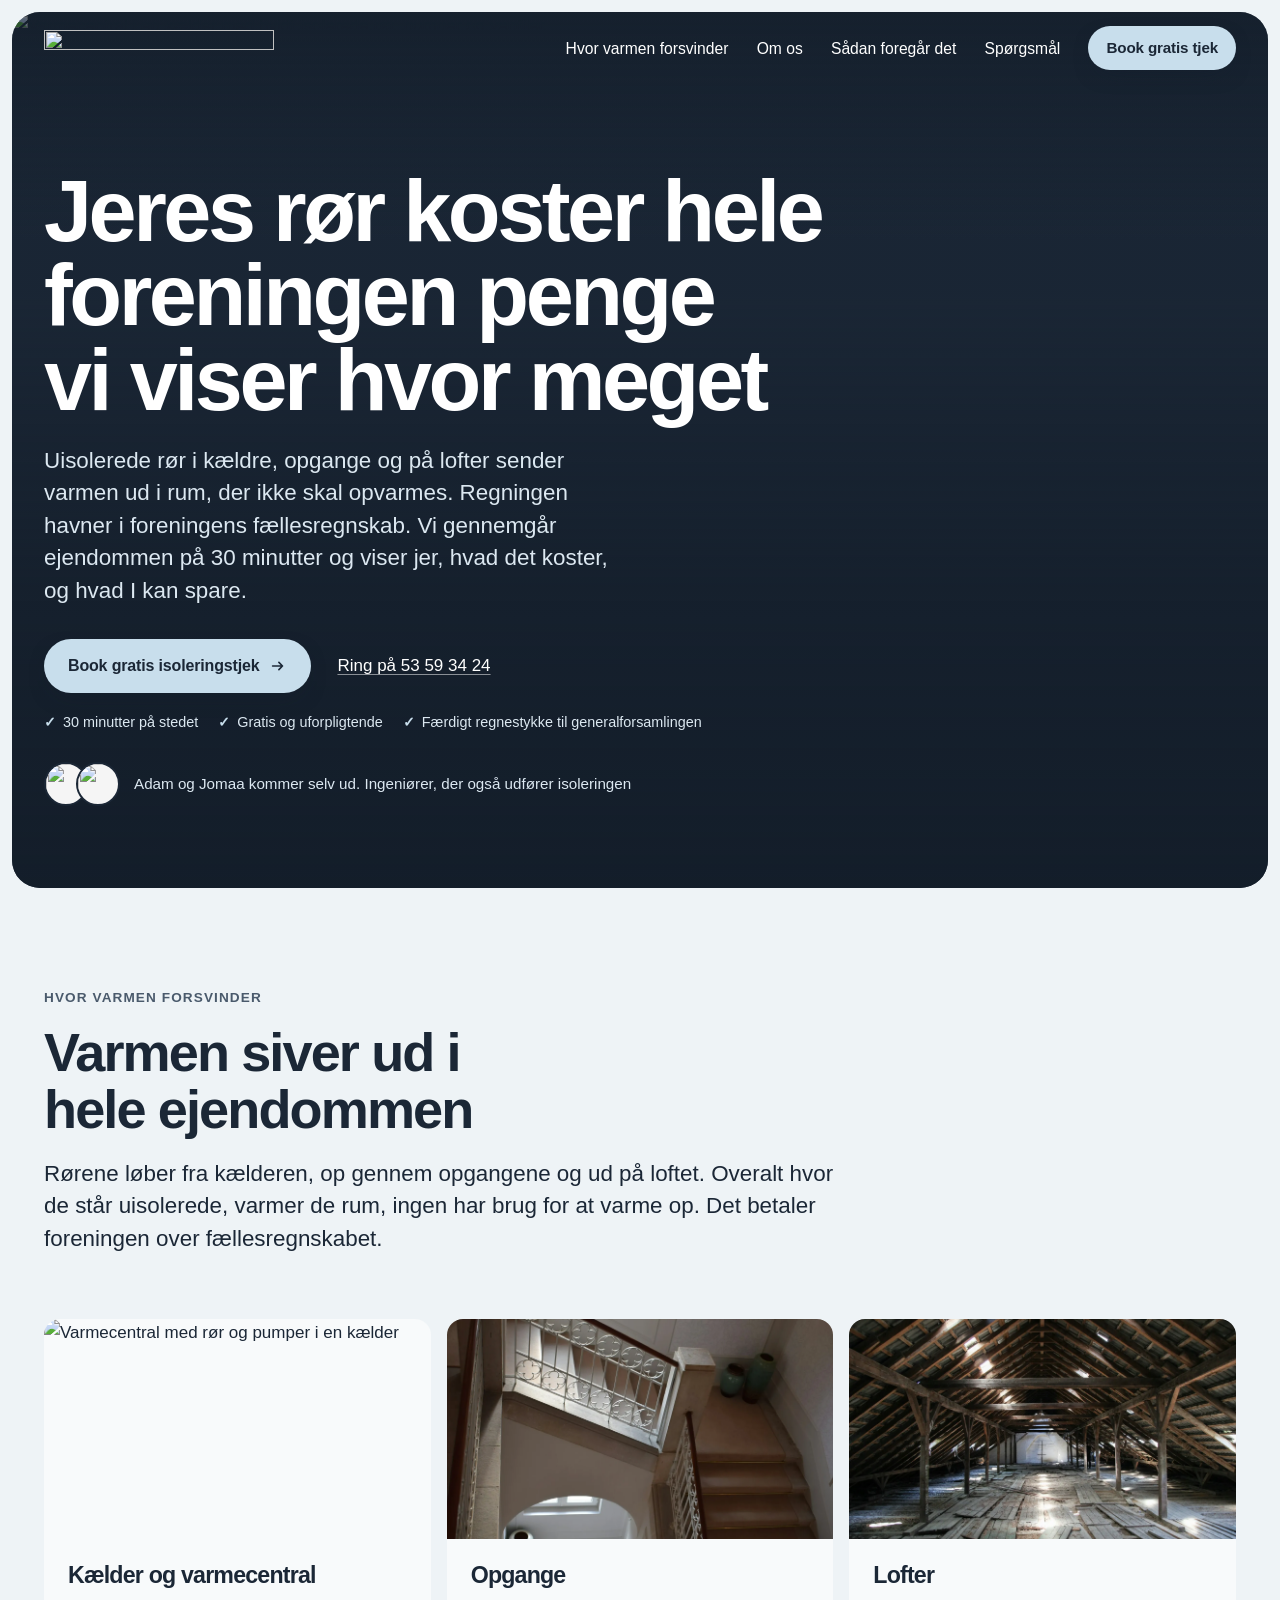
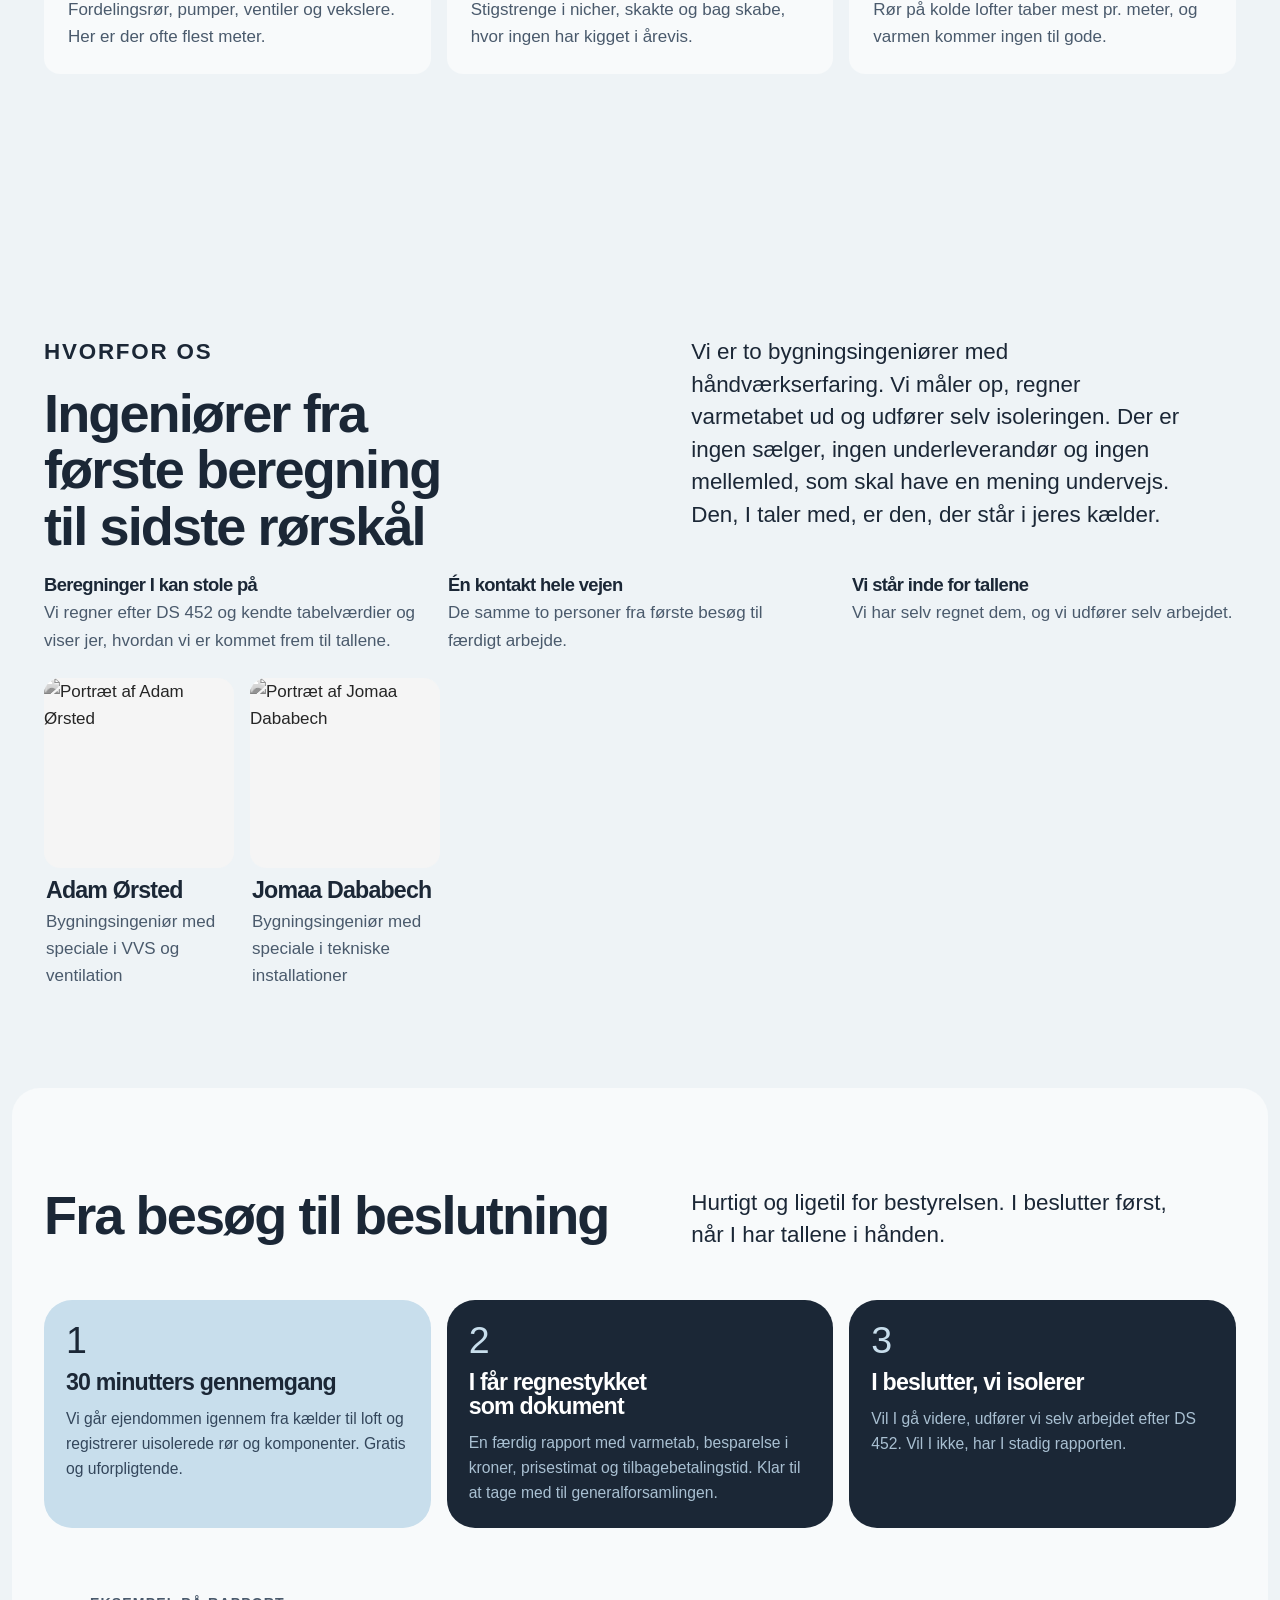
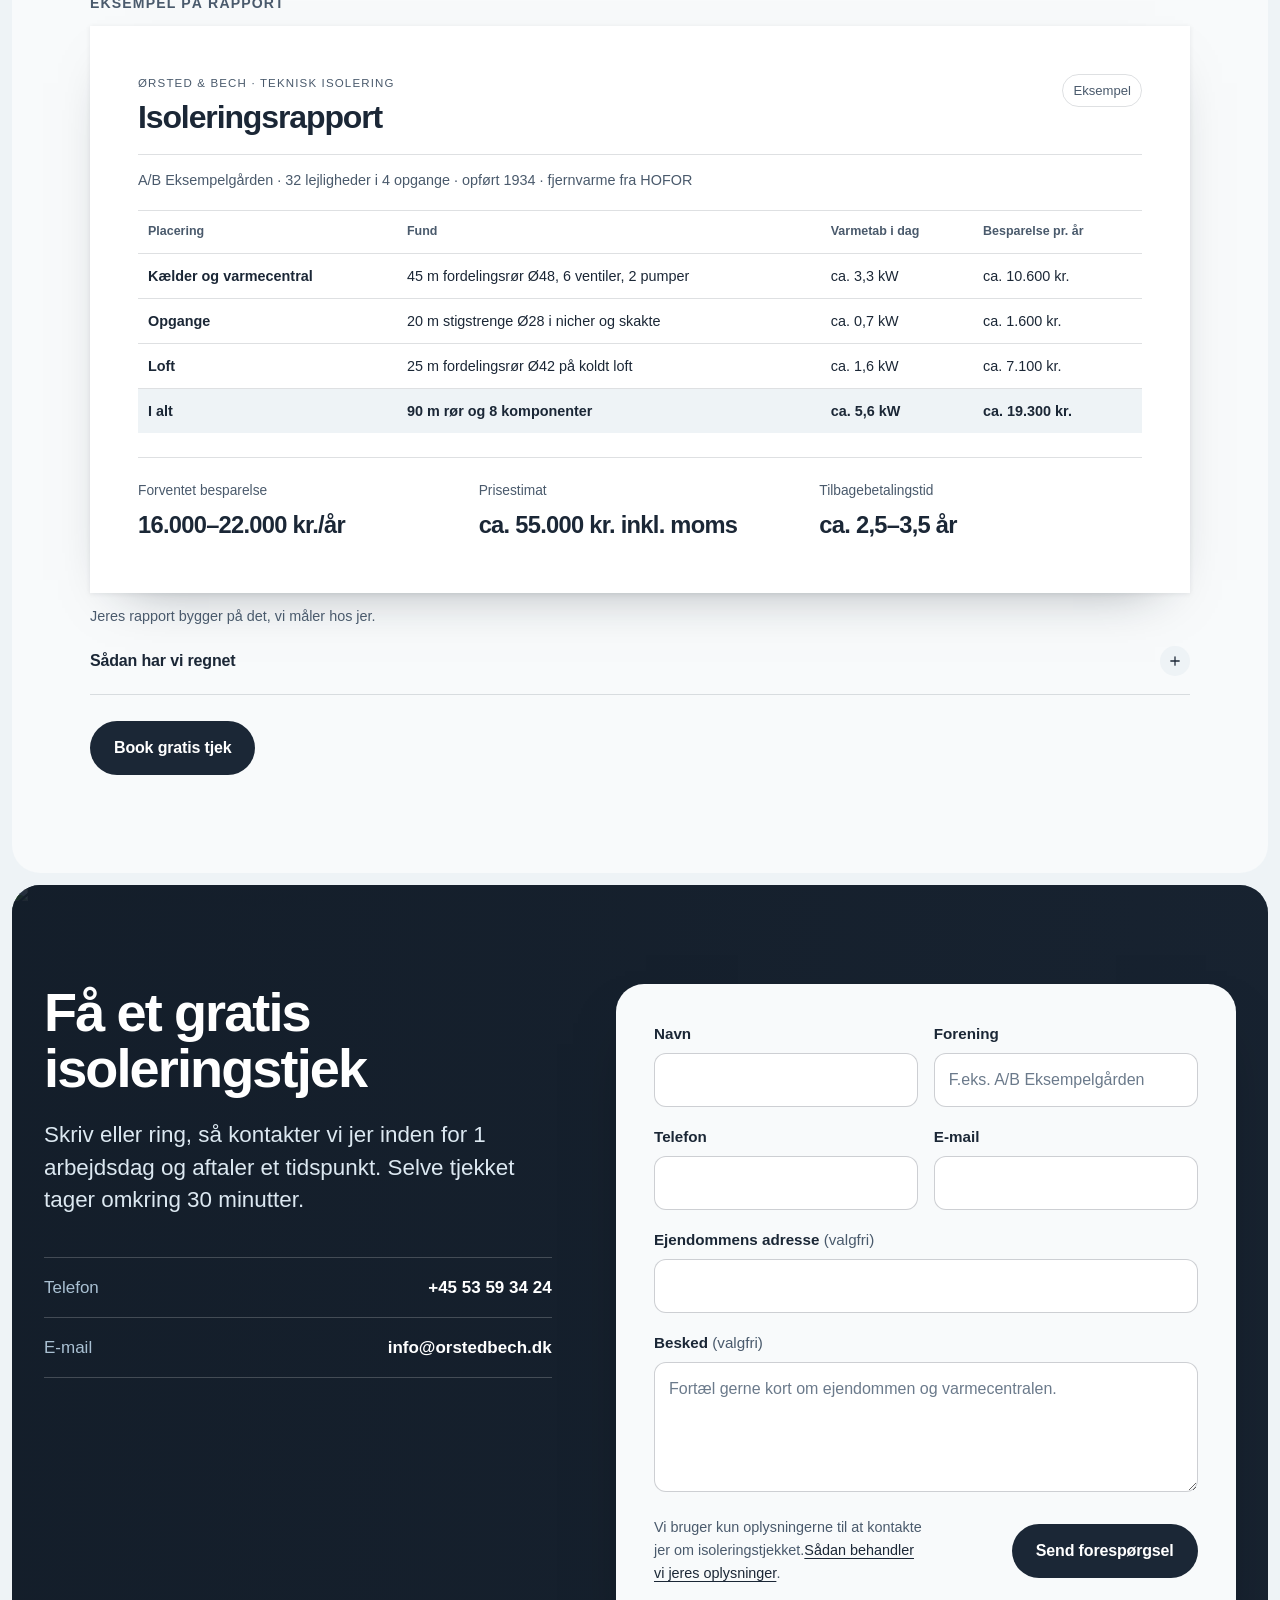
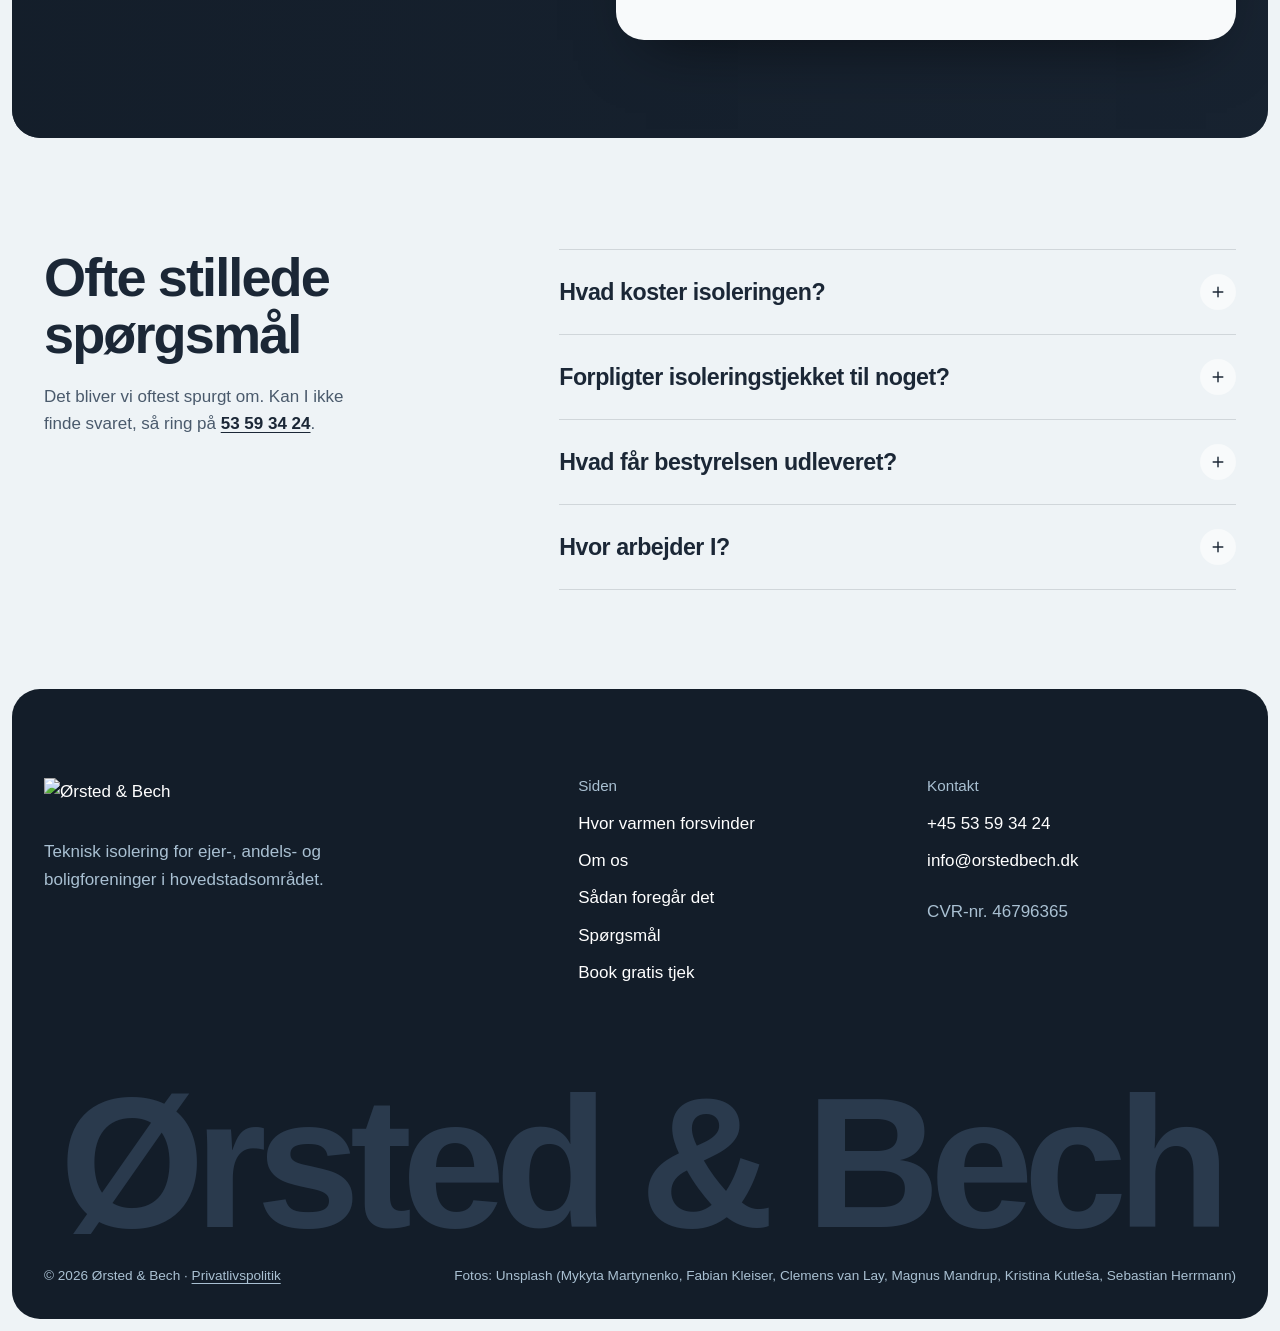
==== commit 4ab821e6: "Fjern sætning om at rapporteksemplet er opdigtet Co-Authored-By: Claude Opus 5.5 <noreply@anthropic." ====
--- a/index.html
+++ b/index.html
@@ -250,7 +250,7 @@
               </div>
             </dl>
           </article>
-          <p class="report-note">Eksemplet er opdigtet, men realistisk for en ældre etageejendom. Jeres rapport bygger på det, vi måler hos jer.</p>
+          <p class="report-note">Jeres rapport bygger på det, vi måler hos jer.</p>
           <details class="calc">
             <summary>Sådan har vi regnet</summary>
             <div class="calc__body">
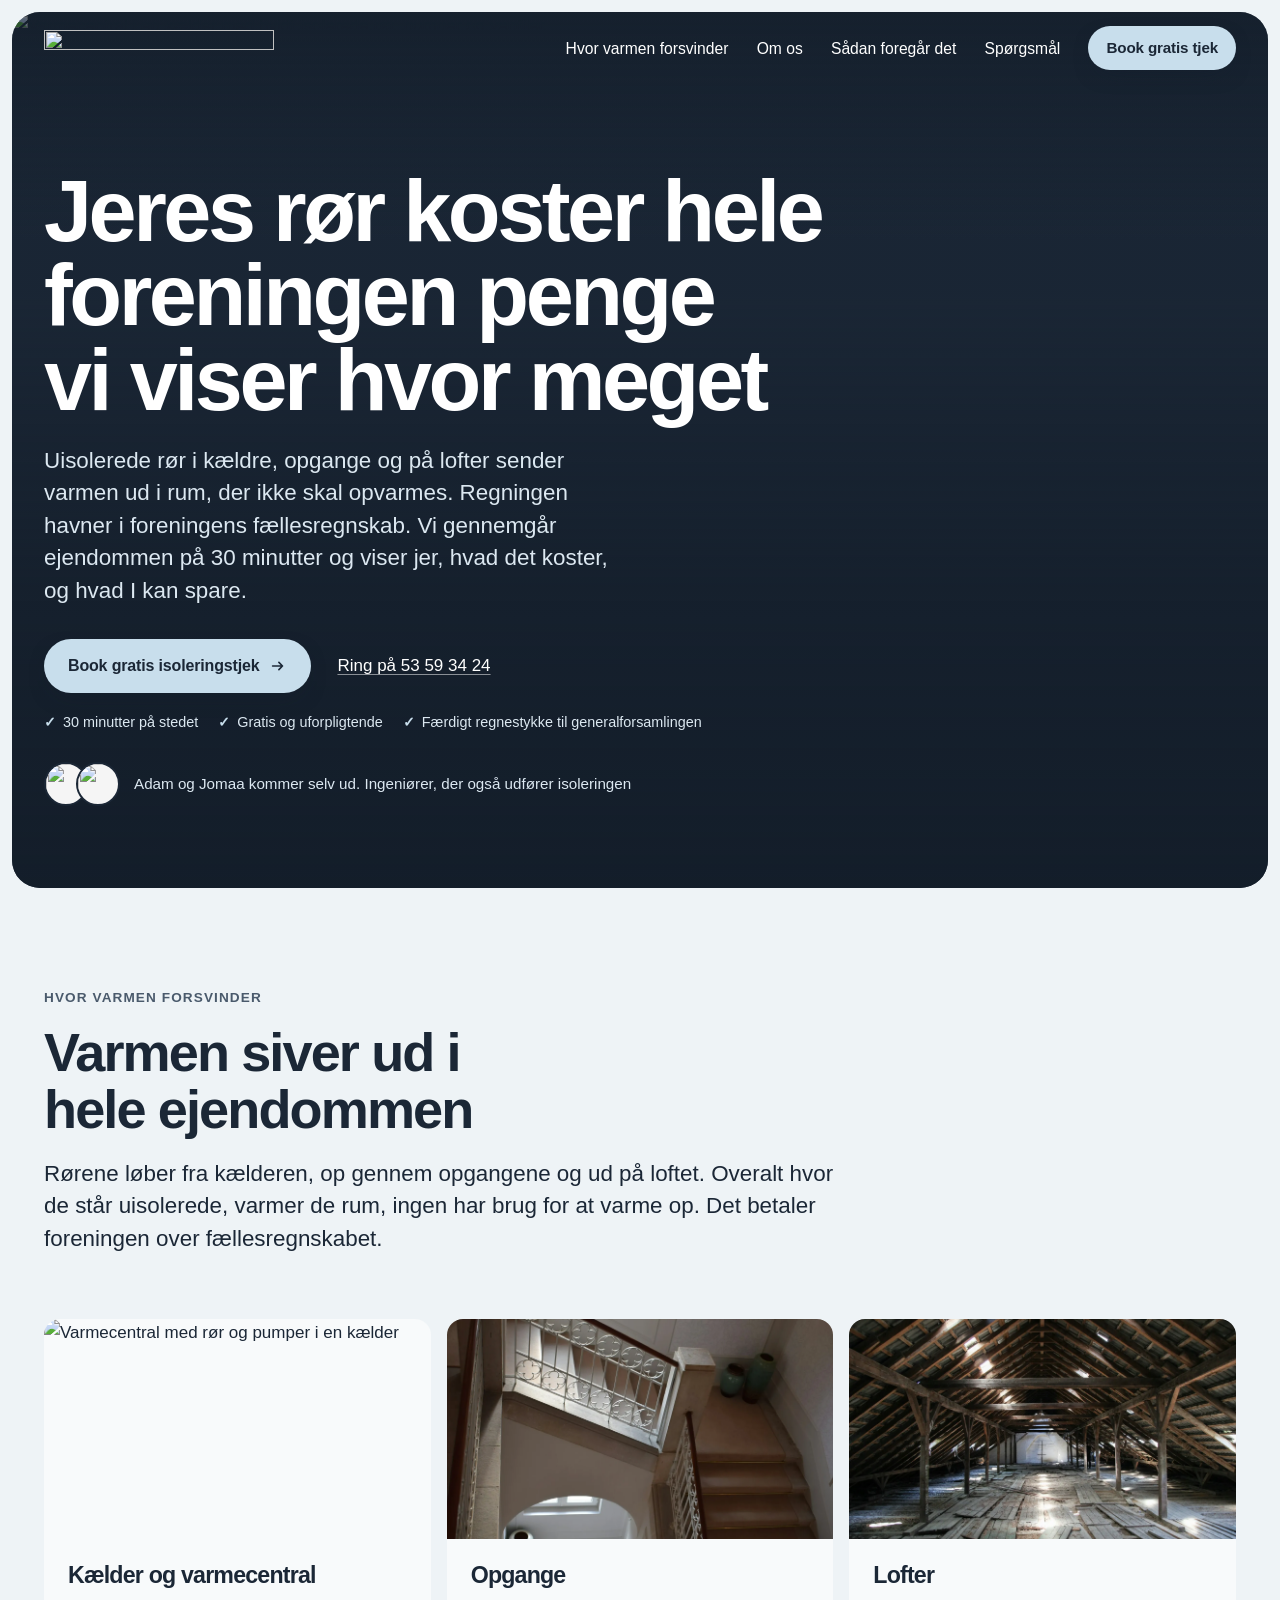
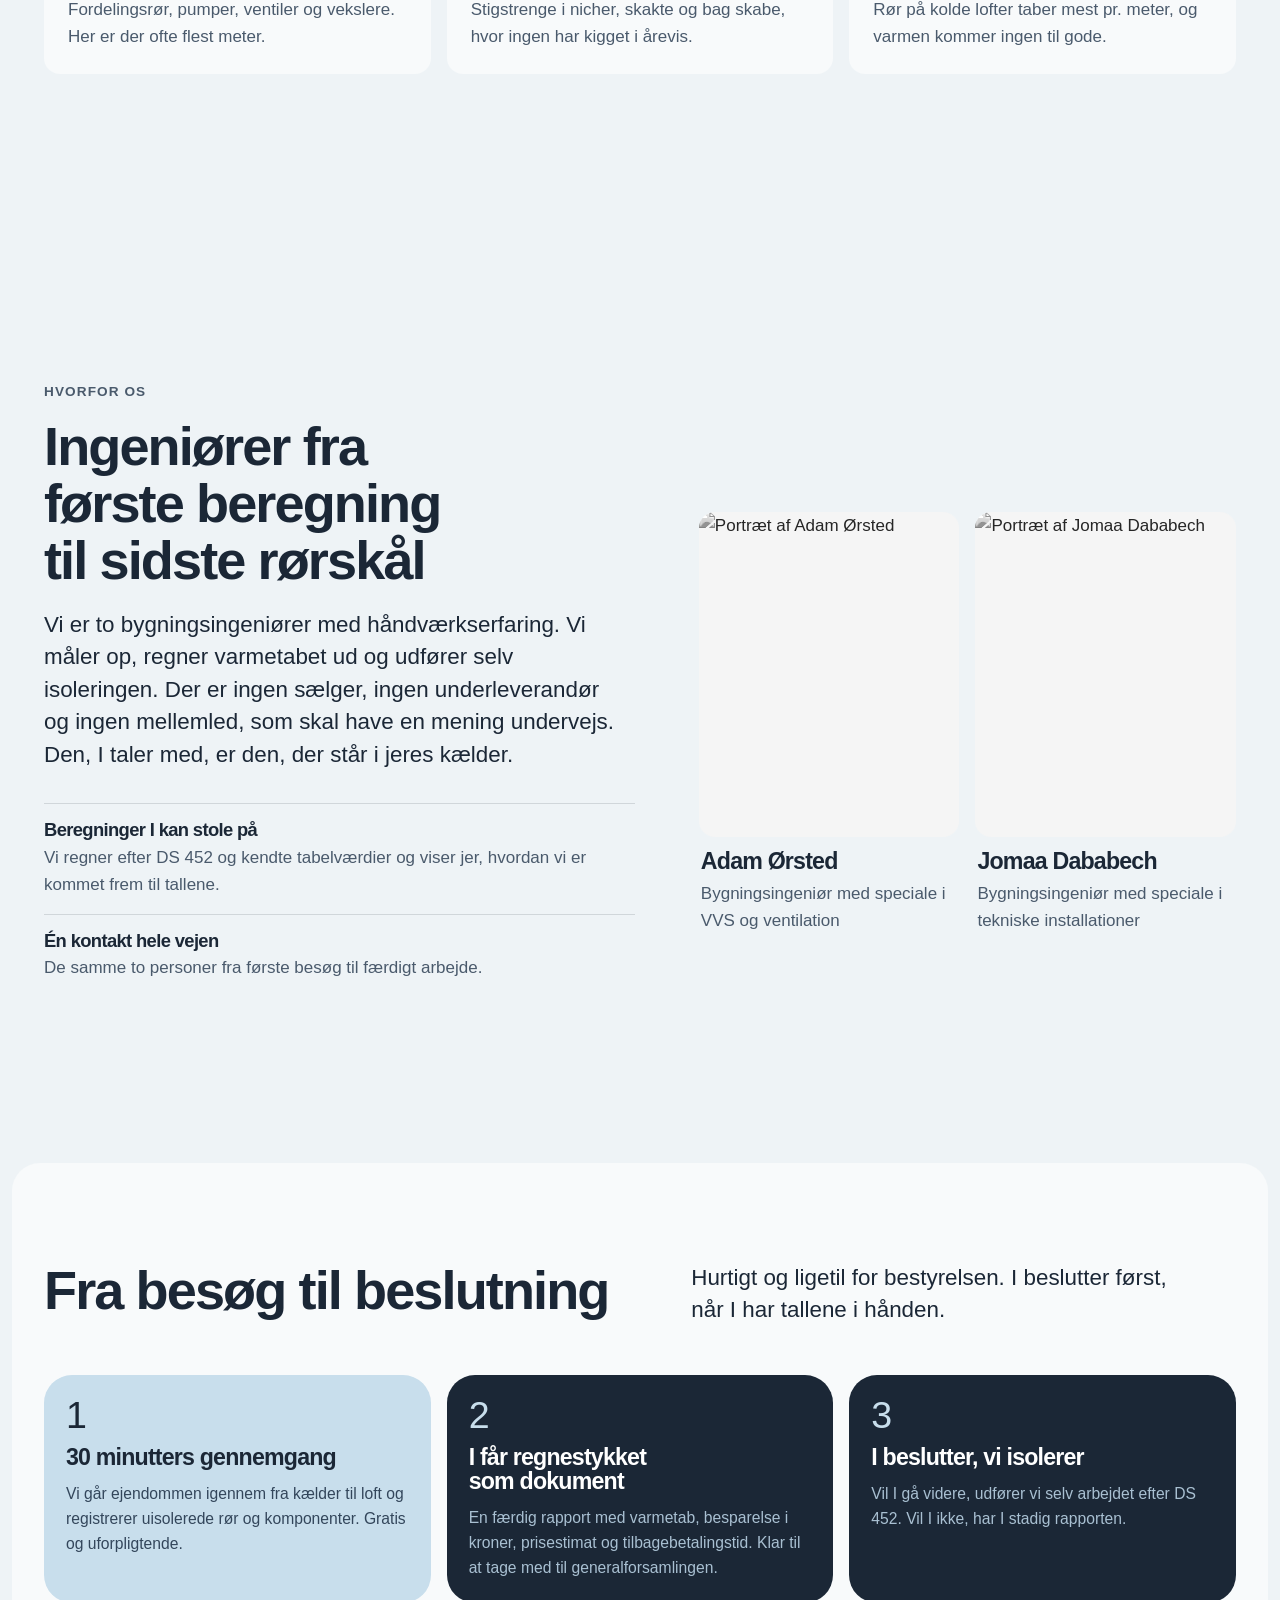
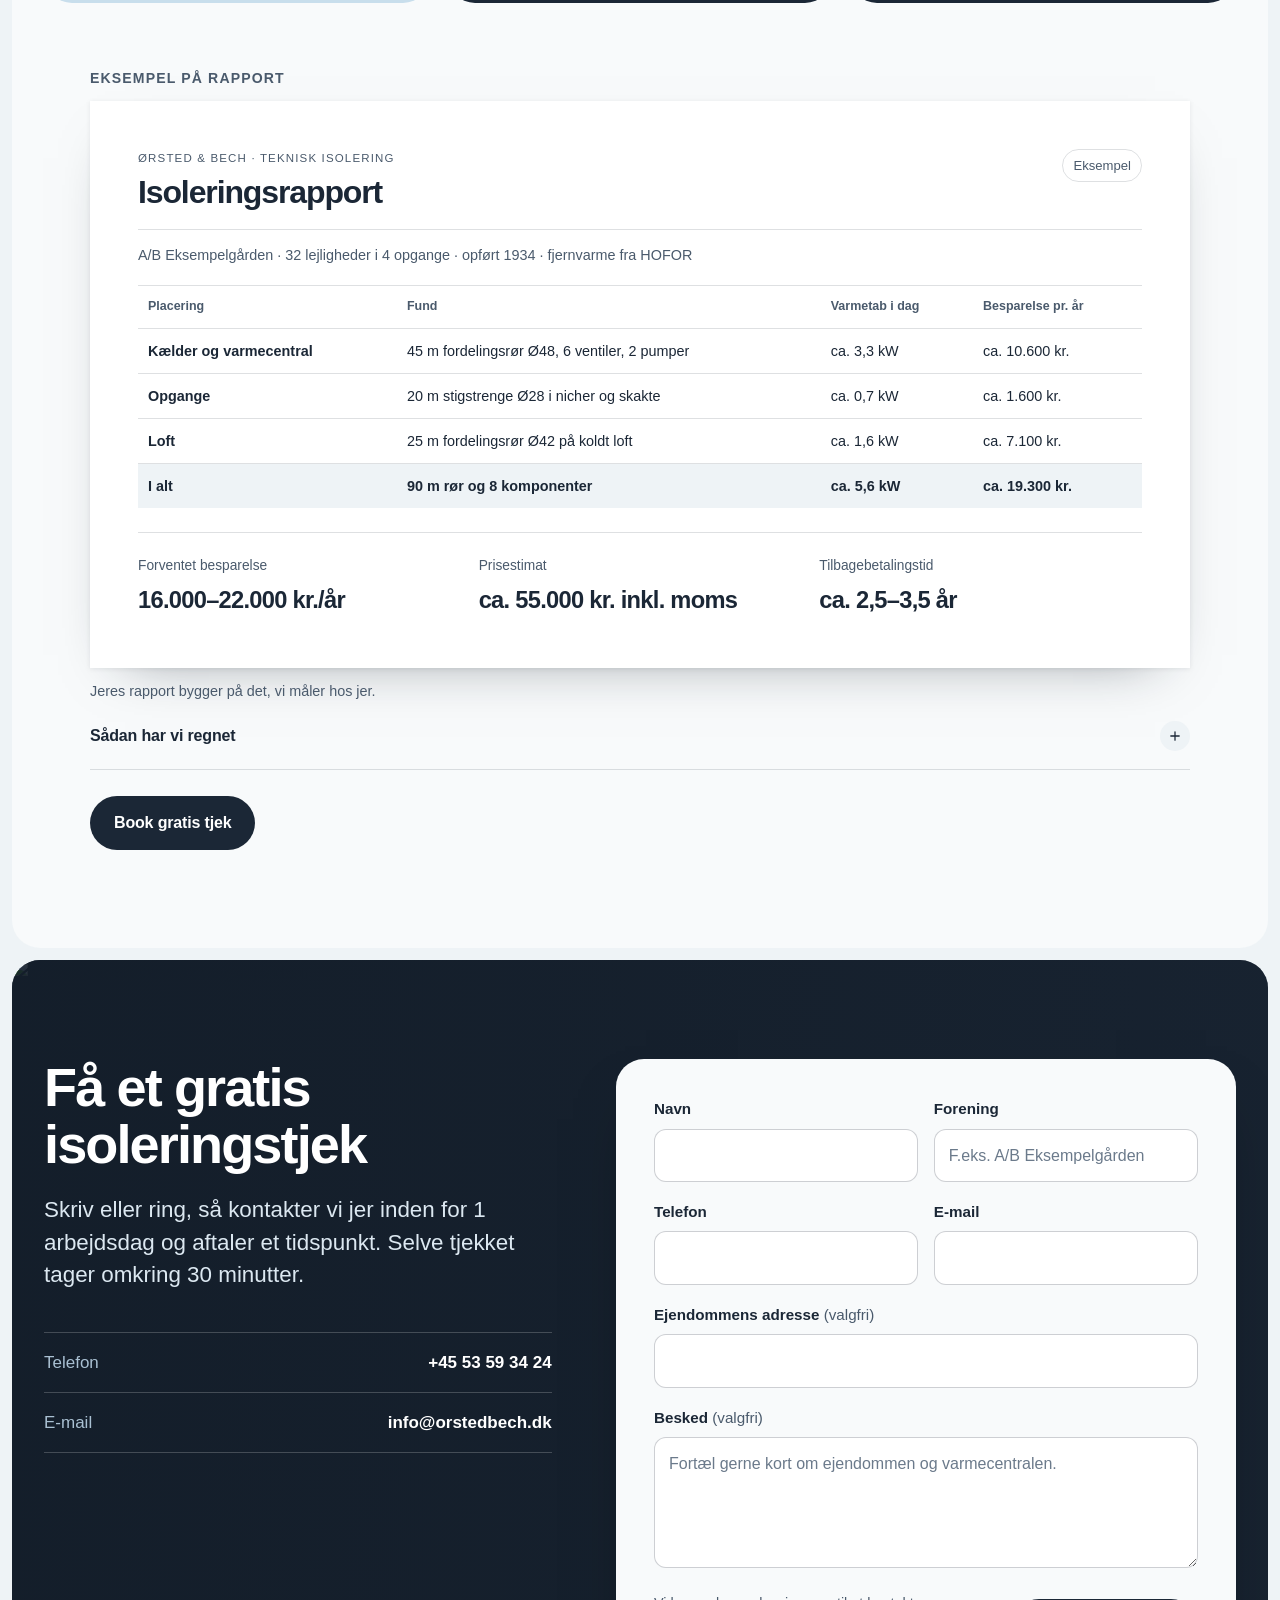
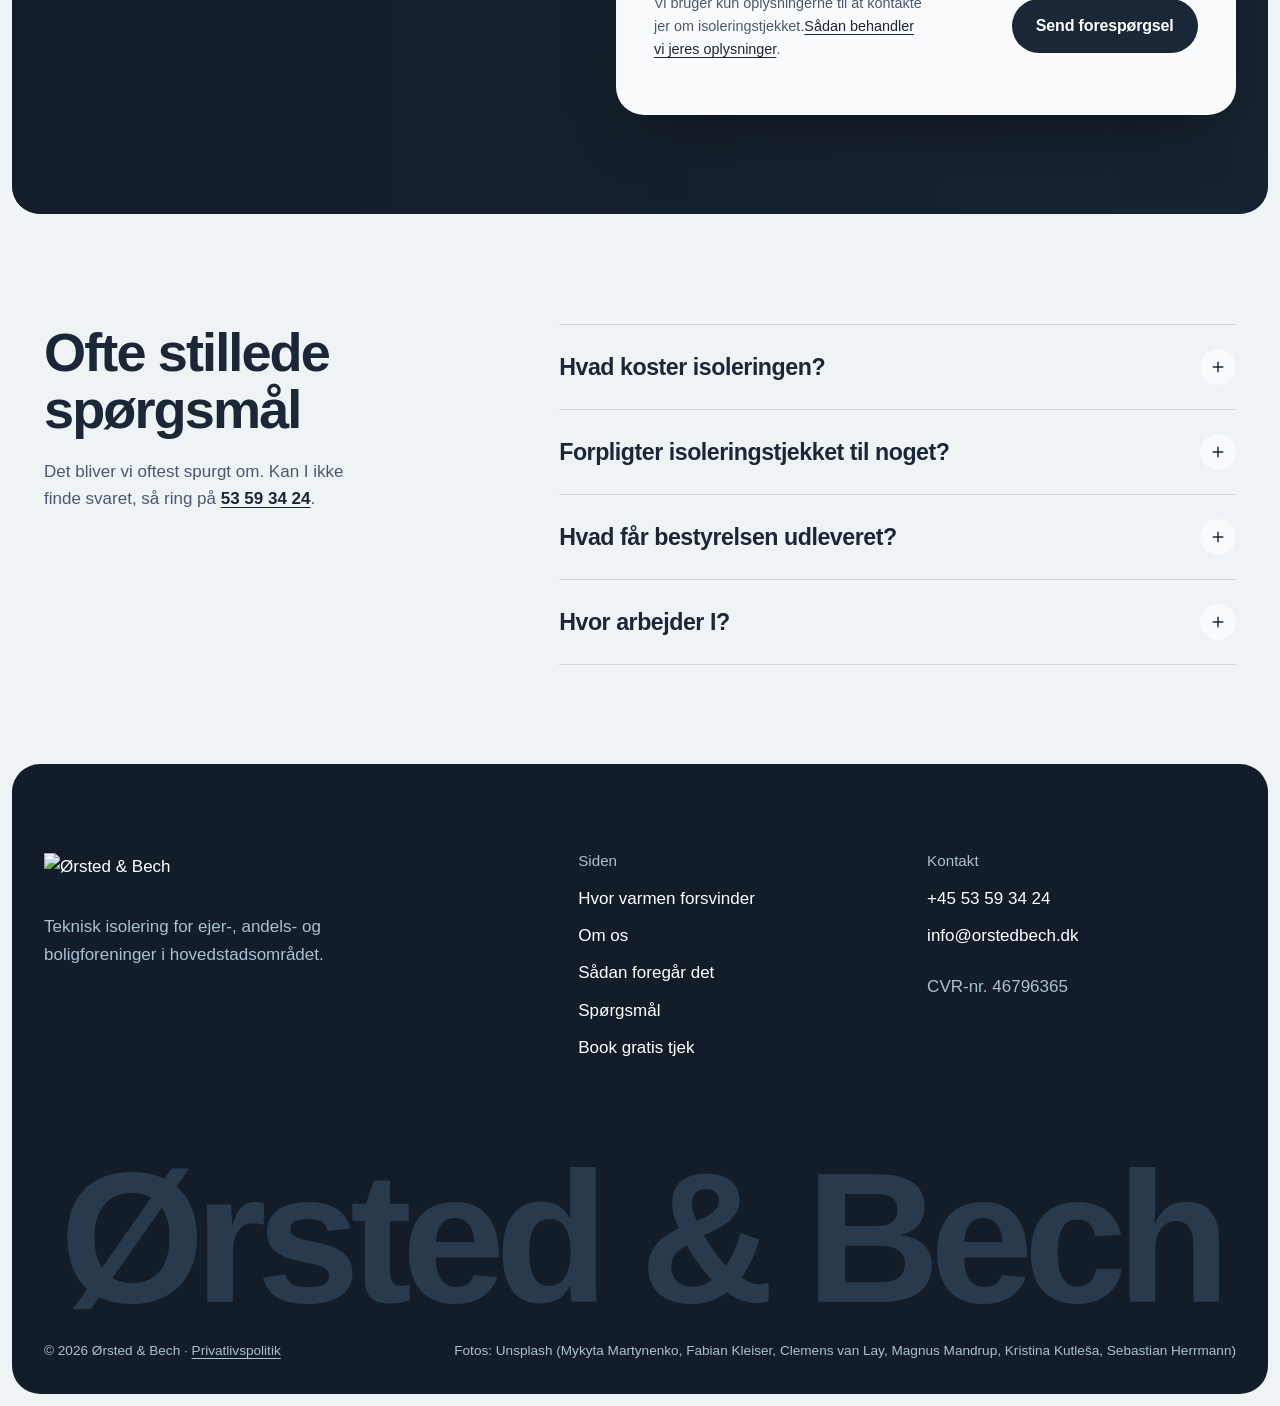
==== commit 9be91660: "Om os i to kolonner; ydelser som en sætning i stedet for mærker Co-Authored-By: Claude Opus 5.5 <nor" ====
--- a/index.html
+++ b/index.html
@@ -18,7 +18,7 @@
   <link rel="canonical" href="https://orstedbech.dk/">
   <link rel="icon" type="image/png" href="assets/img/favicon.png">
   <link rel="preload" href="assets/fonts/schibsted-grotesk-latin.woff2" as="font" type="font/woff2" crossorigin>
-  <link rel="stylesheet" href="assets/css/styles.css?v=20261031a">
+  <link rel="stylesheet" href="assets/css/styles.css?v=20261101a">
   <script type="application/ld+json">
   {
     "@context": "https://schema.org",
@@ -117,38 +117,36 @@
             </div>
           </article>
         </div>
-        <div class="service-chips">
-          <strong>Vi isolerer efter DS 452:</strong><span>Rør til varme og varmt brugsvand</span><span>Pumper og ventiler</span><span>Fordelere og vekslere</span><span>Ventilationskanaler</span></div>
+        <p class="services-line">Vi isolerer rør til varme og varmt brugsvand, pumper og ventiler, fordelere og vekslere samt ventilationskanaler. Alt sammen efter DS&nbsp;452, den danske standard for teknisk isolering.</p>
       </div>
     </section>
 
     <section class="section about" id="om-os">
-      <div class="container">
-        <div class="section-head section-head--split">
-          <div>
-            <p class="eyebrow">Hvorfor os</p>
-            <h2 class="h2">Ingeniører fra første beregning til sidste rørskål</h2>
-          </div>
-          <p>Vi er to bygningsingeniører med håndværkserfaring. Vi måler op, regner varmetabet ud og udfører selv isoleringen. Der er ingen sælger, ingen underleverandør og ingen mellemled, som skal have en mening undervejs. Den, I taler med, er den, der står i jeres kælder.</p>
-        </div>
-        <div class="about-points">
-          <article>
-            <h3>Beregninger I kan stole på</h3>
-            <p>Vi regner efter DS 452 og kendte tabelværdier og viser jer, hvordan vi er kommet frem til tallene.</p>
-          </article>
-          <article>
-            <h3>Én kontakt hele vejen</h3>
-            <p>De samme to personer fra første besøg til færdigt arbejde.</p>
-          </article>
-          <article>
-            <h3>Vi står inde for tallene</h3>
-            <p>Vi har selv regnet dem, og vi udfører selv arbejdet.</p>
-          </article>
+      <div class="container about__grid">
+        <div class="about__text">
+          <p class="eyebrow">Hvorfor os</p>
+          <h2 class="h2">Ingeniører fra første beregning til sidste rørskål</h2>
+          <p class="lede">Vi er to bygningsingeniører med håndværkserfaring. Vi måler op, regner varmetabet ud og udfører selv isoleringen. Der er ingen sælger, ingen underleverandør og ingen mellemled, som skal have en mening undervejs. Den, I taler med, er den, der står i jeres kælder.</p>
+          <ul class="about-points">
+            <li>
+              <h3>Beregninger I kan stole på</h3>
+              <p>Vi regner efter DS 452 og kendte tabelværdier og viser jer, hvordan vi er kommet frem til tallene.</p>
+            </li>
+            <li>
+              <h3>Én kontakt hele vejen</h3>
+              <p>De samme to personer fra første besøg til færdigt arbejde.</p>
+            </li>
+            <li>
+              <h3>Vi står inde for tallene</h3>
+              <p>Vi har selv regnet dem, og vi udfører selv arbejdet.</p>
+            </li>
+          </ul>
         </div>
         <div class="people">
           <figure class="person">
             <div class="person__img">
-              <img src="assets/img/adam.webp" alt="Portræt af Adam Ørsted" width="700" height="700" loading="lazy"></div>
+              <img src="assets/img/adam.webp" alt="Portræt af Adam Ørsted" width="700" height="700" loading="lazy">
+            </div>
             <figcaption>
               <h3>Adam Ørsted</h3>
               <p>Bygningsingeniør med speciale i VVS og ventilation</p>
@@ -156,7 +154,8 @@
           </figure>
           <figure class="person">
             <div class="person__img">
-              <img src="assets/img/jomaa.webp" alt="Portræt af Jomaa Dababech" width="700" height="700" loading="lazy"></div>
+              <img src="assets/img/jomaa.webp" alt="Portræt af Jomaa Dababech" width="700" height="700" loading="lazy">
+            </div>
             <figcaption>
               <h3>Jomaa Dababech</h3>
               <p>Bygningsingeniør med speciale i tekniske installationer</p>
@@ -412,6 +411,6 @@
     <a class="action-bar__book" href="#book">Book gratis tjek</a>
   </div>
 
-  <script src="assets/js/main.js?v=20261031a" defer></script>
+  <script src="assets/js/main.js?v=20261101a" defer></script>
 </body>
 </html>
--- a/assets/css/styles.css
+++ b/assets/css/styles.css
@@ -213,9 +213,7 @@
 .building-card > div { padding: 24px; }
 .building-card h3 { font-size: var(--f-h3); }
 .building-card p { margin-top: 8px; color: var(--ink-2); }
-.service-chips { display: flex; flex-wrap: wrap; align-items: center; gap: 10px; margin-top: 28px; font-size: 0.9rem; }
-.service-chips strong { margin-right: 4px; }
-.service-chips span { padding: 6px 12px; border: 1px solid var(--line); border-radius: 999px; color: var(--ink-2); }
+.services-line { margin-top: 28px; max-width: 70ch; color: var(--ink-2); }
 
 /* How we calculated */
 .calc { border-bottom: 1px solid var(--line); }
@@ -275,19 +273,20 @@
 
 /* About */
 .section-head--split p { font-size: var(--f-lede); line-height: 1.45; color: var(--ink); max-width: 40ch; }
-.people {
-  margin-top: 24px;
-  display: grid; grid-template-columns: repeat(2, minmax(0, 190px)); justify-content: start; gap: 16px; align-items: start;
-}
+.about__grid { display: grid; grid-template-columns: minmax(0, 1.1fr) minmax(0, 1fr); gap: 64px; align-items: center; }
+.about__text .lede { margin-top: 20px; max-width: 46ch; }
+.about-points { list-style: none; margin: 32px 0 0; padding: 0; }
+.about-points li { padding: 16px 0; border-top: 1px solid var(--line); }
+.about-points li:last-child { padding-bottom: 0; }
+.about-points h3 { font-size: 1.15rem; }
+.about-points p { margin-top: 4px; color: var(--ink-2); }
+.people { display: grid; grid-template-columns: repeat(2, minmax(0, 1fr)); gap: 16px; align-items: start; }
 .person { margin: 0; display: flex; flex-direction: column; }
-.person__img { background: #f5f5f5; border-radius: var(--radius-sm); overflow: hidden; aspect-ratio: 1 / 1; display: grid; align-items: end; justify-items: center; }
-.person__img img { width: 100%; height: 100%; object-fit: cover; filter: grayscale(1); }
-.person figcaption { padding: 10px 2px 0; }
+.person__img { background: #f5f5f5; border-radius: var(--radius-sm); overflow: hidden; aspect-ratio: 4 / 5; }
+.person__img img { width: 100%; height: 100%; object-fit: cover; object-position: center top; filter: grayscale(1); }
+.person figcaption { padding: 12px 2px 0; }
 .person h3 { font-size: var(--f-h3); }
 .person p { margin-top: 6px; color: var(--ink-2); }
-.about-points { display: grid; grid-template-columns: repeat(3, minmax(0, 1fr)); gap: 20px; margin-top: 20px; }
-.about-points h3 { font-size: 1.15rem; }
-.about-points p { margin-top: 5px; color: var(--ink-2); }
 
 /* Printed example report */
 .report-wrap { max-width: 1100px; margin: clamp(36px, 5vw, 64px) auto 0; }
@@ -459,8 +458,7 @@
   .step h3 { padding-top: 0; }
   .section-head--split { grid-template-columns: 1fr; }
   .building-cards { grid-template-columns: 1fr; }
-  .about-points { grid-template-columns: 1fr; gap: 20px; }
-  .people { grid-template-columns: repeat(2, minmax(0, 190px)); }
+  .about__grid { grid-template-columns: 1fr; gap: 32px; }
   .book__inner { grid-template-columns: 1fr; }
   .faq__grid { grid-template-columns: 1fr; }
   .action-bar {
@@ -487,7 +485,7 @@
   .hero__actions .btn { width: 100%; justify-content: center; }
   .form__grid { grid-template-columns: 1fr; }
   .form__foot .btn { width: 100%; justify-content: center; }
-  .people { grid-template-columns: repeat(2, minmax(0, 1fr)); gap: 12px; }
+  .people { gap: 12px; }
   .person figcaption { padding-top: 8px; }
   .report { padding: 14px 12px; }
   .report__table, .report__table tbody, .report__table tr, .report__table td, .report__table th { display: block; }
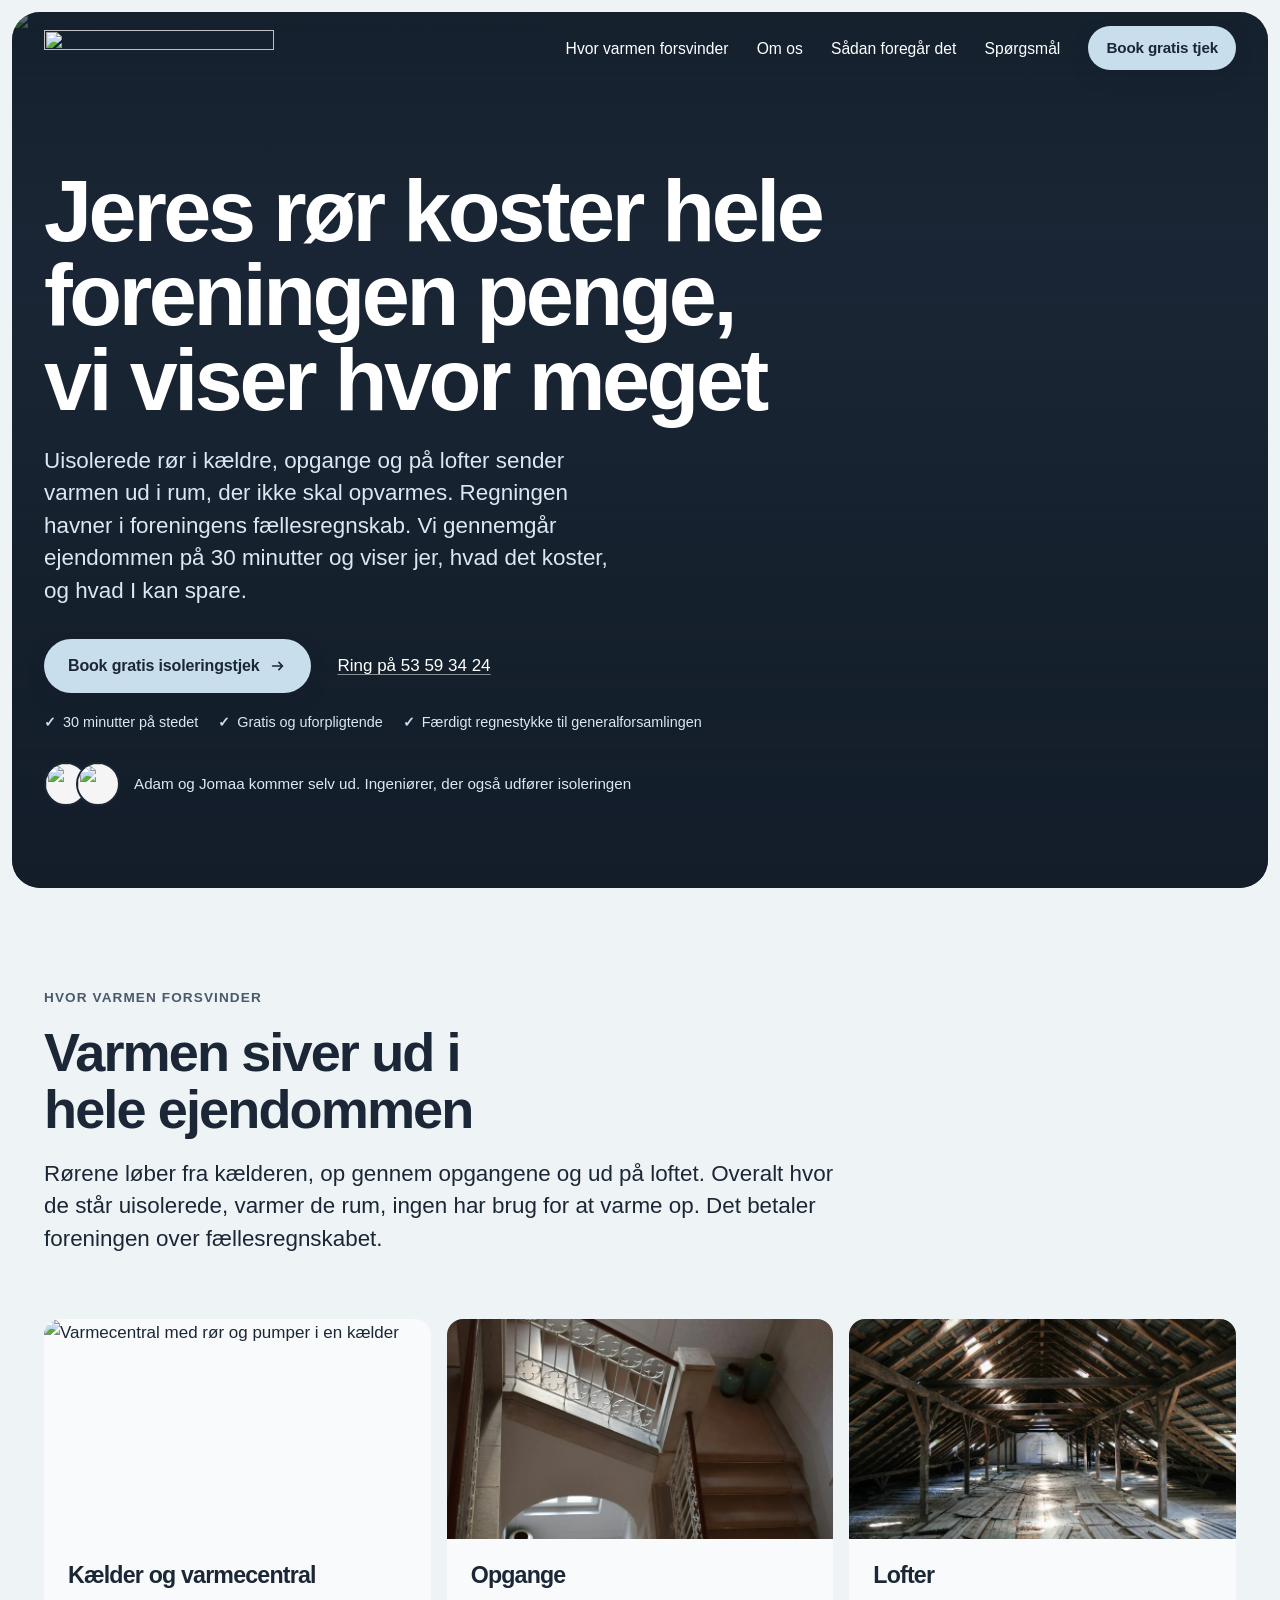
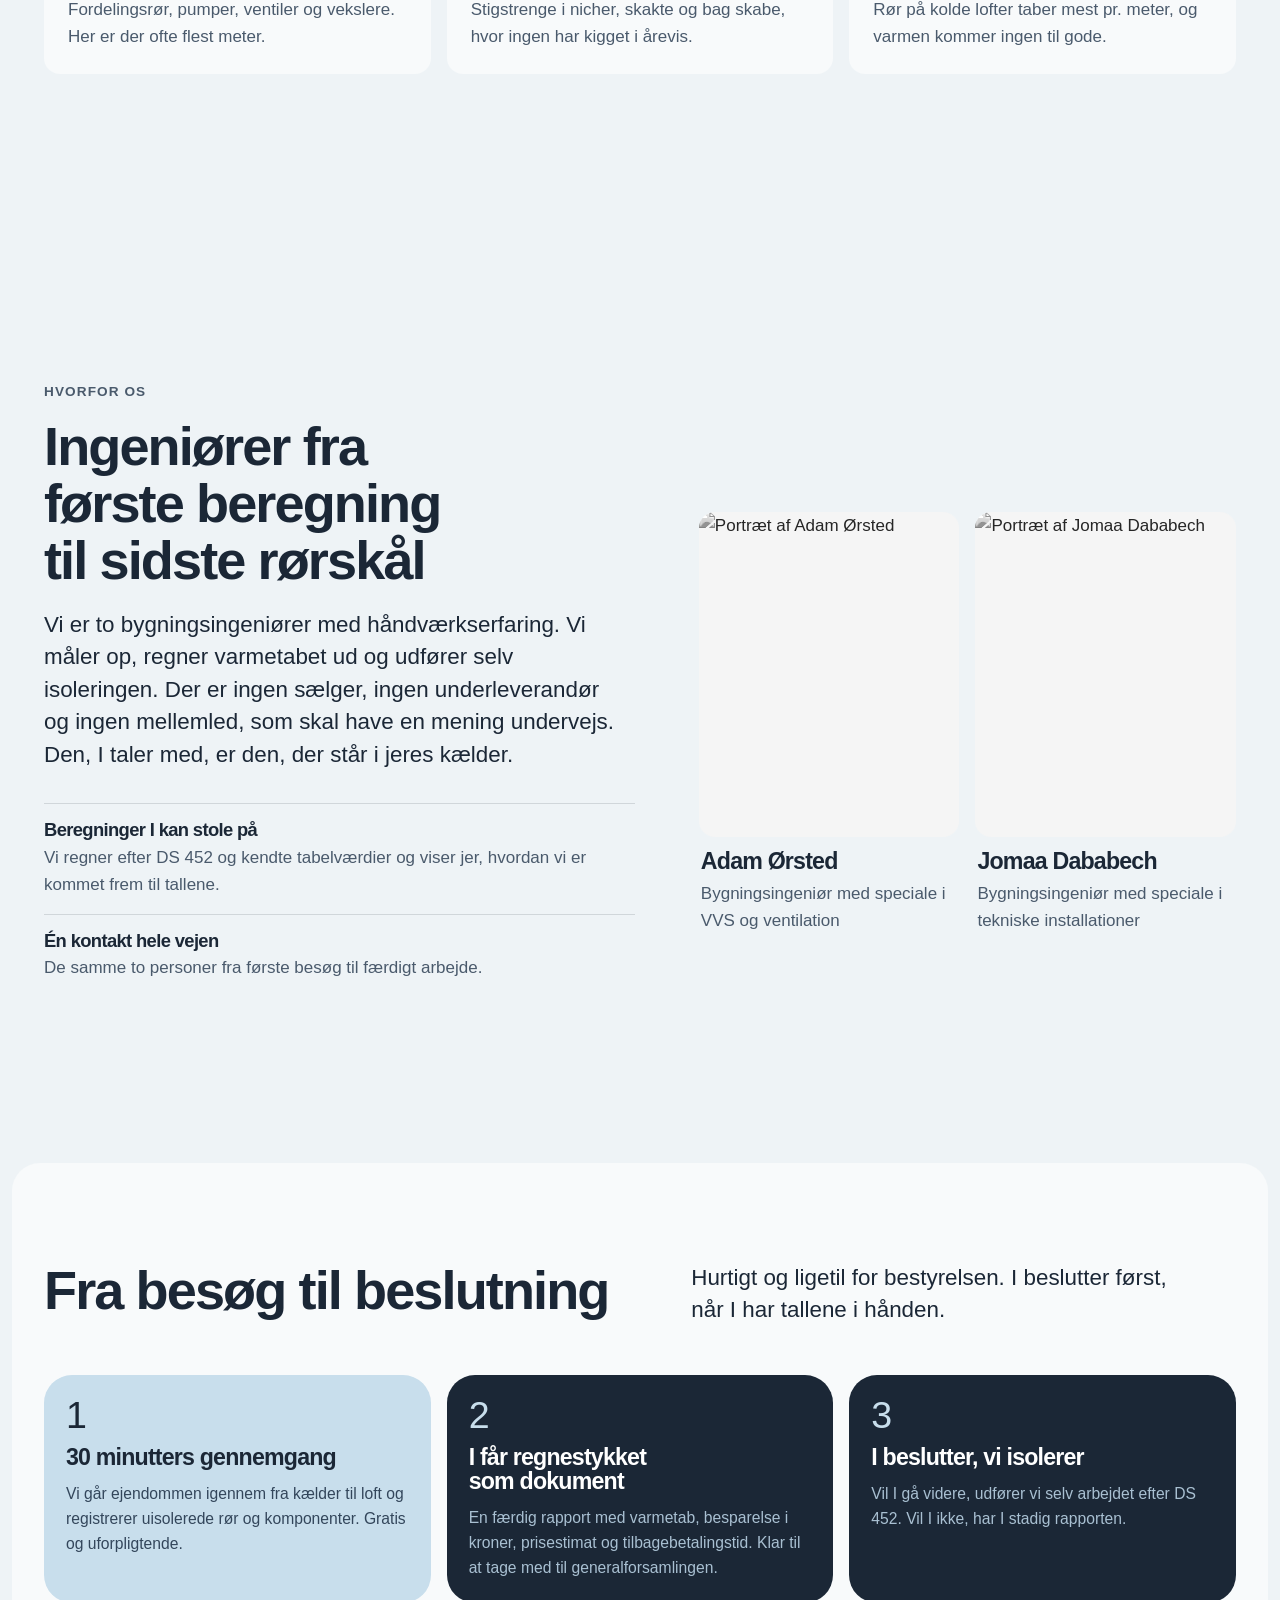
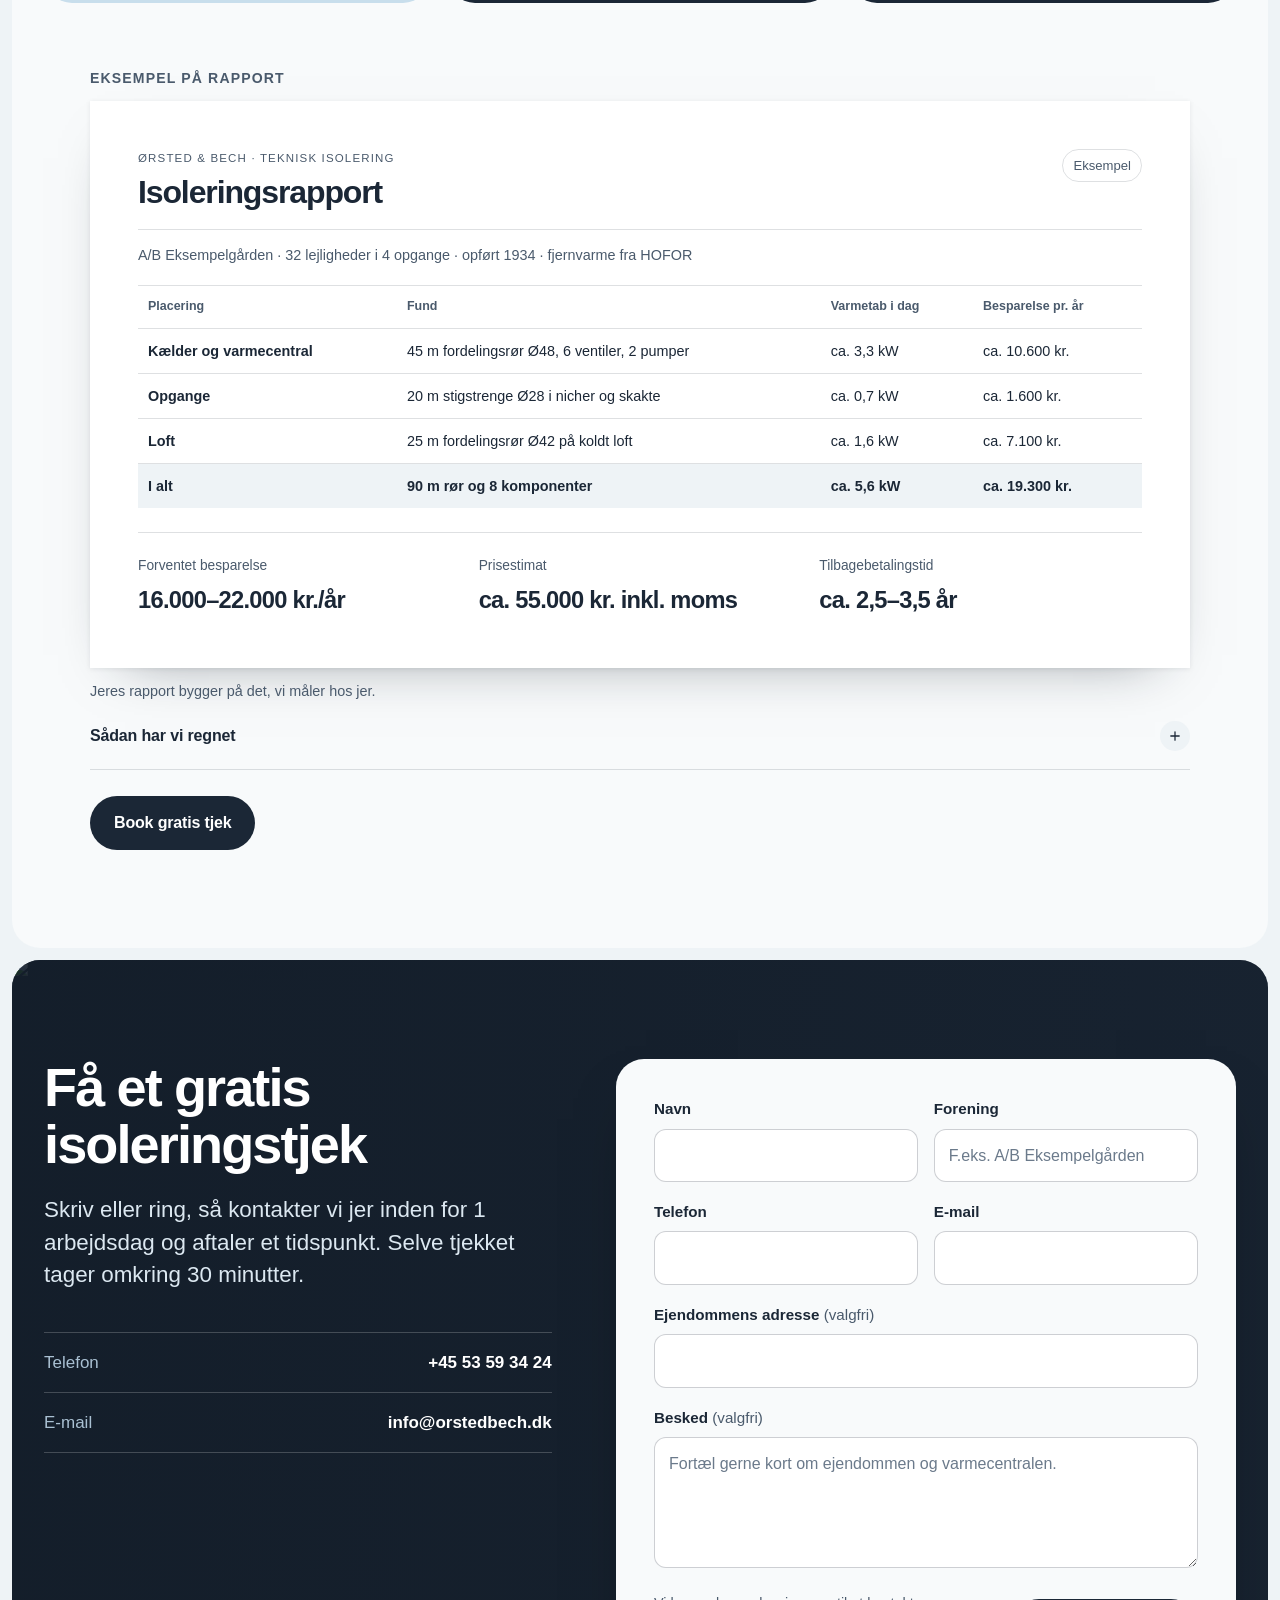
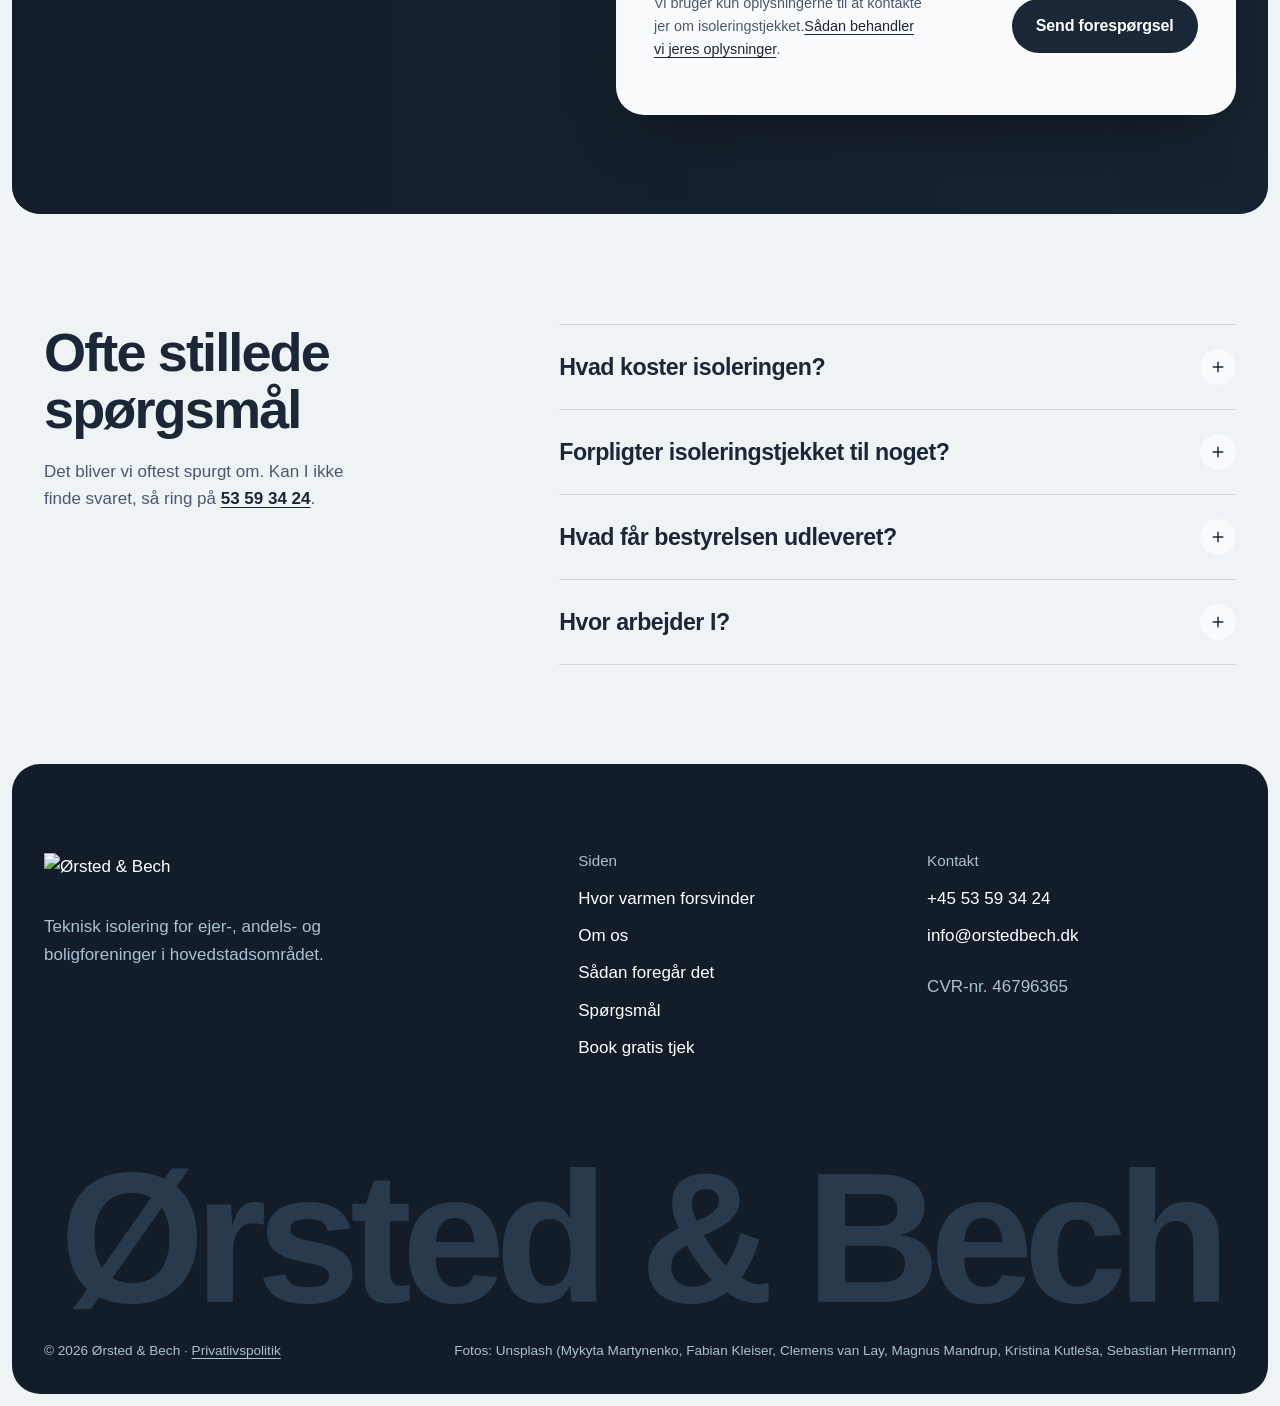
==== commit e3b5c442: "Komma i overskriften; mindre overskrift på smalle telefoner Co-Authored-By: Claude Opus 5.5 <noreply" ====
--- a/index.html
+++ b/index.html
@@ -18,7 +18,7 @@
   <link rel="canonical" href="https://orstedbech.dk/">
   <link rel="icon" type="image/png" href="assets/img/favicon.png">
   <link rel="preload" href="assets/fonts/schibsted-grotesk-latin.woff2" as="font" type="font/woff2" crossorigin>
-  <link rel="stylesheet" href="assets/css/styles.css?v=20261101a">
+  <link rel="stylesheet" href="assets/css/styles.css?v=20261101b">
   <script type="application/ld+json">
   {
     "@context": "https://schema.org",
@@ -63,7 +63,7 @@
         <img class="hero__img" src="assets/img/varmecentral.webp" alt="Varmecentral i en kælder med hvidt isolerede rør, pumper og ventiler" width="1672" height="941" fetchpriority="high">
         <div class="hero__scrim" aria-hidden="true"></div>
         <div class="hero__content">
-          <h1 class="hero__title">Jeres rør koster hele foreningen&nbsp;penge<br> vi viser hvor&nbsp;meget</h1>
+          <h1 class="hero__title">Jeres rør koster hele foreningen&nbsp;penge,<br> vi viser hvor&nbsp;meget</h1>
           <p class="hero__lead">Uisolerede rør i kældre, opgange og på lofter sender varmen ud i rum, der ikke skal opvarmes. Regningen havner i foreningens fællesregnskab. Vi gennemgår ejendommen på 30 minutter og viser jer, hvad det koster, og hvad I kan spare.</p>
           <div class="hero__actions">
             <a class="btn btn--ice" href="#book">Book gratis isoleringstjek
@@ -411,6 +411,6 @@
     <a class="action-bar__book" href="#book">Book gratis tjek</a>
   </div>
 
-  <script src="assets/js/main.js?v=20261101a" defer></script>
+  <script src="assets/js/main.js?v=20261101b" defer></script>
 </body>
 </html>
--- a/assets/css/styles.css
+++ b/assets/css/styles.css
@@ -181,7 +181,7 @@
   padding-bottom: clamp(36px, 6vw, 72px);
   color: #fff;
 }
-.hero__title { font-size: var(--f-display); font-weight: 600; max-width: 22ch; letter-spacing: -0.04em; line-height: 0.98; }
+.hero__title { font-size: min(var(--f-display), 10vw); font-weight: 600; max-width: 22ch; letter-spacing: -0.04em; line-height: 0.98; }
 .hero__lead { margin-top: 22px; max-width: 46ch; font-size: var(--f-lede); line-height: 1.45; color: #dce8f1; }
 .hero__actions { margin-top: 32px; display: flex; flex-wrap: wrap; align-items: center; gap: 14px 26px; }
 .link-light { color: #fff; font-weight: 500; text-decoration: underline; text-decoration-color: rgba(255, 255, 255, 0.5); }
